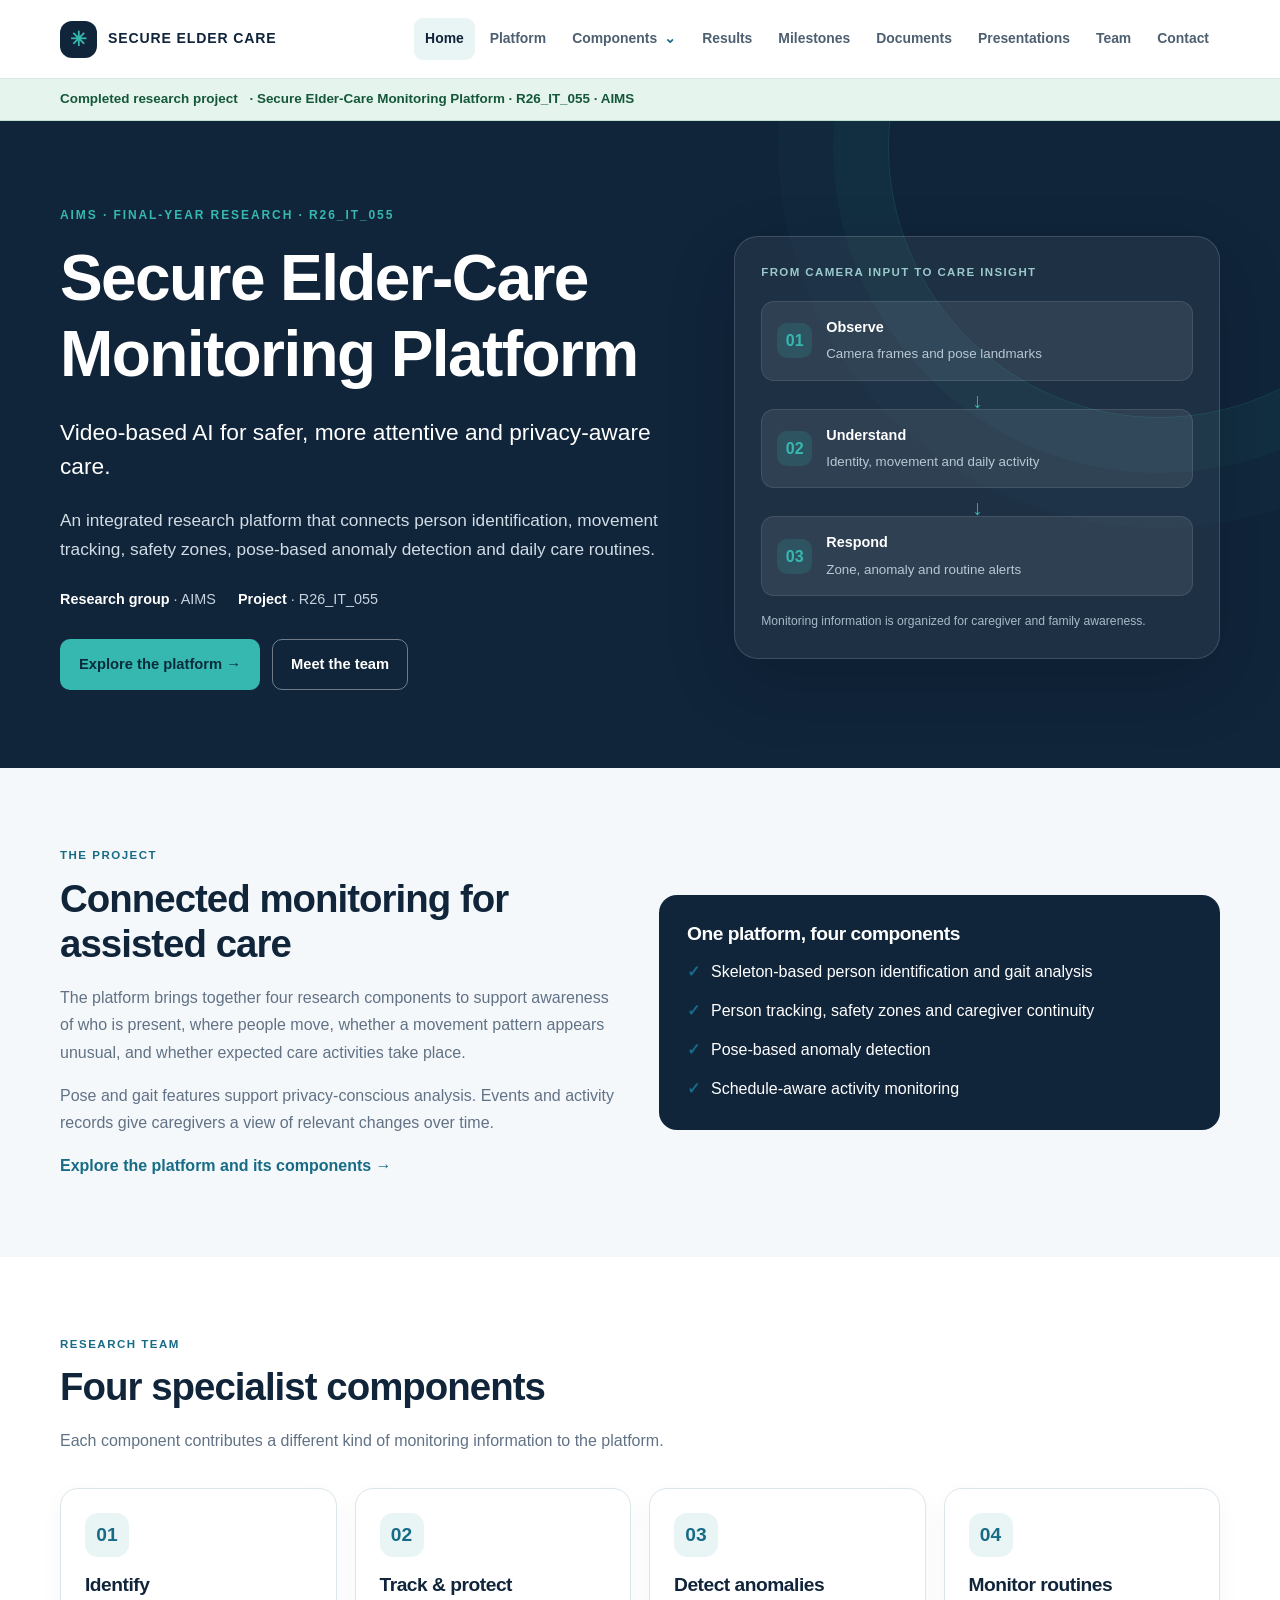
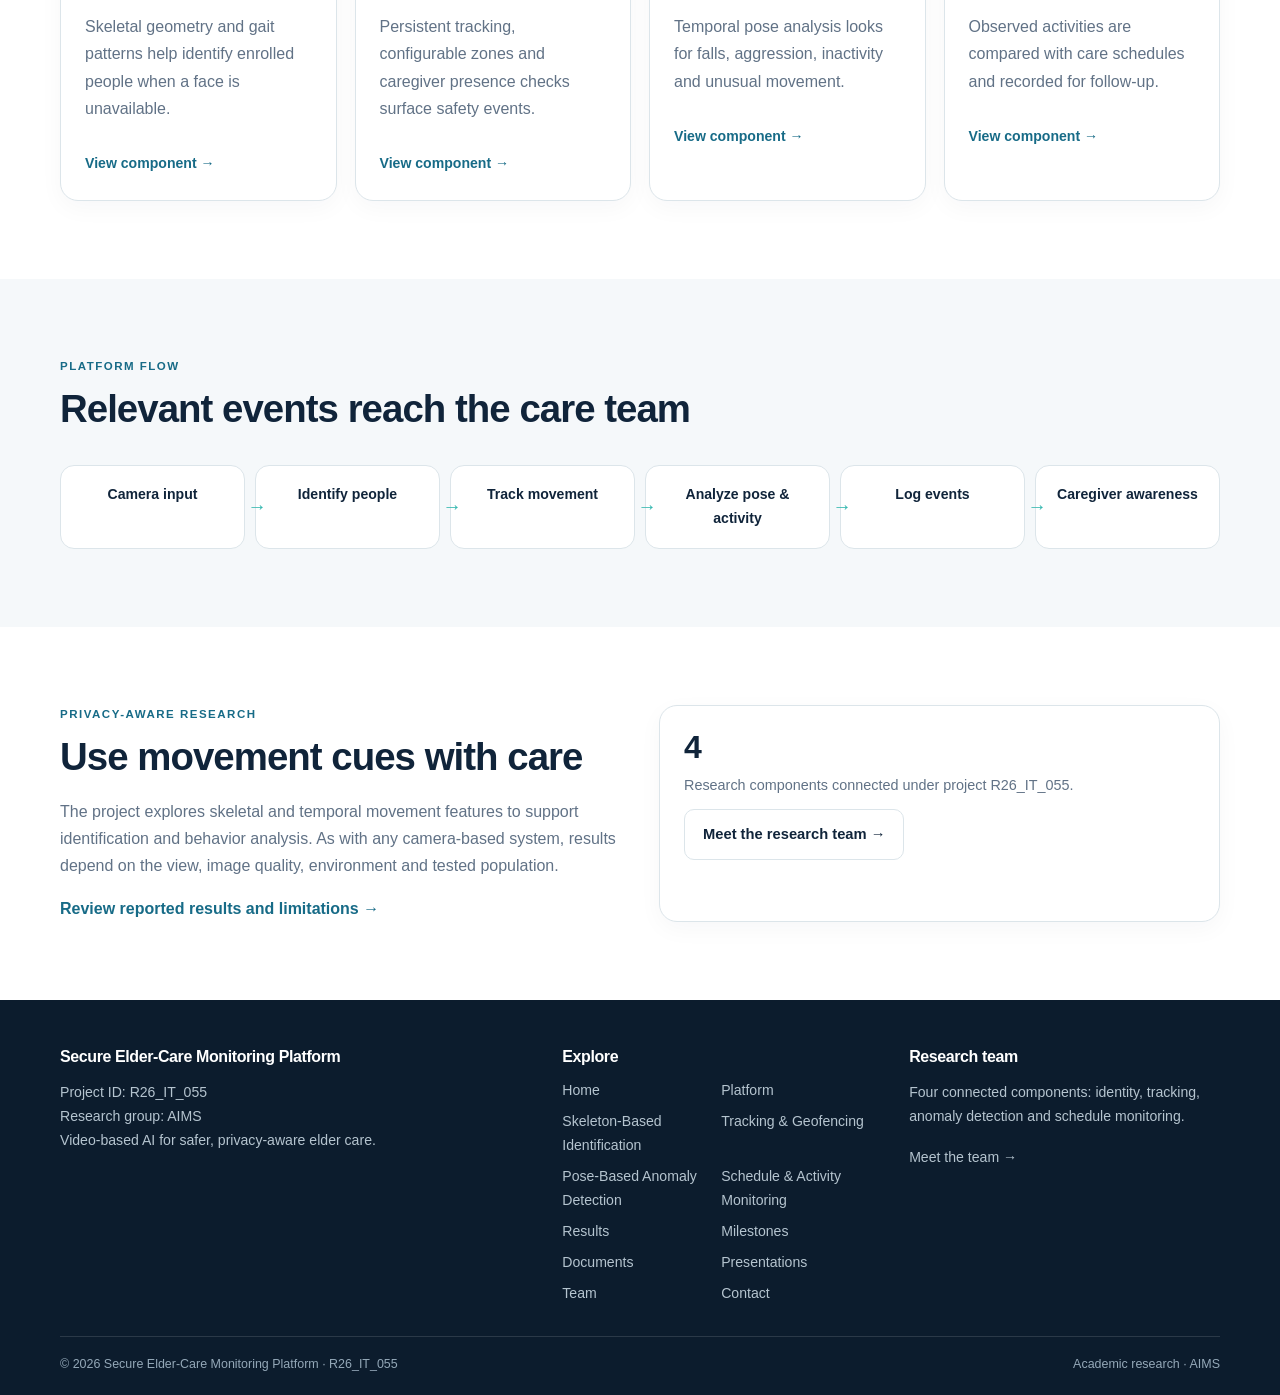
==== index.html @ 7d437f47 "Add research website" ====
<!doctype html><html lang="en"><head><meta charset="utf-8"><meta name="viewport" content="width=device-width, initial-scale=1"><meta name="description" content="AIMS research project R26_IT_055 connects person identification, tracking and geofencing, pose anomaly detection and care schedule monitoring."><title>Secure Elder-Care Monitoring Platform | Secure Elder-Care Monitoring</title><link rel="stylesheet" href="css/style.css"></head><body><header class="site-header"><div class="container nav-wrap"><a class="brand" href="index.html"><span class="brand-mark" aria-hidden="true">✳</span><span>SECURE ELDER CARE</span></a><input class="menu-toggle" type="checkbox" id="menu-toggle"><label class="menu-label" for="menu-toggle" aria-label="Toggle navigation">☰</label><nav class="navbar" aria-label="Main navigation"><a href="index.html" aria-current="page">Home</a><a href="domain.html">Platform</a><details class="nav-dropdown"><summary>Components</summary><div class="dropdown-menu"><a href="skeleton-identification.html">Skeleton-Based Identification</a><a href="tracking-geofencing.html">Tracking & Geofencing</a><a href="anomaly-detection.html">Pose-Based Anomaly Detection</a><a href="schedule-monitoring.html">Schedule & Activity Monitoring</a></div></details><a href="results.html">Results</a><a href="milestones.html">Milestones</a><a href="documents.html">Documents</a><a href="presentations.html">Presentations</a><a href="about.html">Team</a><a href="contact.html">Contact</a></nav></div></header><main><div class="completion-strip"><div class="container"><strong>Completed research project</strong> · Secure Elder-Care Monitoring Platform · R26_IT_055 · AIMS</div></div><section class="hero"><div class="container hero-grid"><div><div class="eyebrow">AIMS · Final-Year Research · R26_IT_055</div><h1>Secure Elder-Care Monitoring Platform</h1><p class="lead">Video-based AI for safer, more attentive and privacy-aware care.</p><p>An integrated research platform that connects person identification, movement tracking, safety zones, pose-based anomaly detection and daily care routines.</p><div class="hero-meta"><span><strong>Research group</strong> · AIMS</span><span><strong>Project</strong> · R26_IT_055</span></div><div class="actions"><a class="btn btn-primary" href="domain.html">Explore the platform →</a><a class="btn btn-secondary" href="about.html">Meet the team</a></div></div><div class="hero-visual"><div class="visual-label">From camera input to care insight</div><div class="pipeline"><div class="pipe-node"><span class="pipe-icon">01</span><div><strong>Observe</strong><small>Camera frames and pose landmarks</small></div></div><div class="pipe-arrow">↓</div><div class="pipe-node"><span class="pipe-icon">02</span><div><strong>Understand</strong><small>Identity, movement and daily activity</small></div></div><div class="pipe-arrow">↓</div><div class="pipe-node"><span class="pipe-icon">03</span><div><strong>Respond</strong><small>Zone, anomaly and routine alerts</small></div></div></div><p class="hero-note">Monitoring information is organized for caregiver and family awareness.</p></div></div></section>
<section class="section"><div class="container split"><div><div class="section-kicker">The project</div><h2>Connected monitoring for assisted care</h2><p class="muted">The platform brings together four research components to support awareness of who is present, where people move, whether a movement pattern appears unusual, and whether expected care activities take place.</p><p class="muted">Pose and gait features support privacy-conscious analysis. Events and activity records give caregivers a view of relevant changes over time.</p><a class="inline-link" href="domain.html">Explore the platform and its components →</a></div><div class="callout"><h3>One platform, four components</h3><ul class="mini-list"><li>Skeleton-based person identification and gait analysis</li><li>Person tracking, safety zones and caregiver continuity</li><li>Pose-based anomaly detection</li><li>Schedule-aware activity monitoring</li></ul></div></div></section>
<section class="section section-alt"><div class="container"><div class="section-head"><div class="section-kicker">Research team</div><h2>Four specialist components</h2><p>Each component contributes a different kind of monitoring information to the platform.</p></div><div class="grid grid-4"><article class="card"><div class="card-icon">01</div><h3>Identify</h3><p class="muted">Skeletal geometry and gait patterns help identify enrolled people when a face is unavailable.</p><a class="card-link" href="skeleton-identification.html">View component →</a></article><article class="card"><div class="card-icon">02</div><h3>Track & protect</h3><p class="muted">Persistent tracking, configurable zones and caregiver presence checks surface safety events.</p><a class="card-link" href="tracking-geofencing.html">View component →</a></article><article class="card"><div class="card-icon">03</div><h3>Detect anomalies</h3><p class="muted">Temporal pose analysis looks for falls, aggression, inactivity and unusual movement.</p><a class="card-link" href="anomaly-detection.html">View component →</a></article><article class="card"><div class="card-icon">04</div><h3>Monitor routines</h3><p class="muted">Observed activities are compared with care schedules and recorded for follow-up.</p><a class="card-link" href="schedule-monitoring.html">View component →</a></article></div></div></section>
<section class="section"><div class="container"><div class="section-head"><div class="section-kicker">Platform flow</div><h2>Relevant events reach the care team</h2></div><div class="steps"><div class="step">Camera input</div><div class="step">Identify people</div><div class="step">Track movement</div><div class="step">Analyze pose & activity</div><div class="step">Log events</div><div class="step">Caregiver awareness</div></div></div></section>
<section class="section section-alt"><div class="container split"><div><div class="section-kicker">Privacy-aware research</div><h2>Use movement cues with care</h2><p class="muted">The project explores skeletal and temporal movement features to support identification and behavior analysis. As with any camera-based system, results depend on the view, image quality, environment and tested population.</p><a class="inline-link" href="results.html">Review reported results and limitations →</a></div><div class="card"><div class="metric">4</div><div class="metric-label">Research components connected under project R26_IT_055.</div><div class="spacer"></div><a class="btn btn-light" href="about.html">Meet the research team →</a></div></div></section></main><footer class="footer"><div class="container"><div class="footer-grid"><div><h3>Secure Elder-Care Monitoring Platform</h3><p>Project ID: R26_IT_055<br>Research group: AIMS<br>Video-based AI for safer, privacy-aware elder care.</p></div><div><h3>Explore</h3><div class="footer-links"><a href="index.html">Home</a><a href="domain.html">Platform</a><a href="skeleton-identification.html">Skeleton-Based Identification</a><a href="tracking-geofencing.html">Tracking &amp; Geofencing</a><a href="anomaly-detection.html">Pose-Based Anomaly Detection</a><a href="schedule-monitoring.html">Schedule &amp; Activity Monitoring</a><a href="results.html">Results</a><a href="milestones.html">Milestones</a><a href="documents.html">Documents</a><a href="presentations.html">Presentations</a><a href="about.html">Team</a><a href="contact.html">Contact</a></div></div><div><h3>Research team</h3><p>Four connected components: identity, tracking, anomaly detection and schedule monitoring.</p><a href="about.html">Meet the team →</a></div></div><div class="footer-bottom"><span>© 2026 Secure Elder-Care Monitoring Platform · R26_IT_055</span><span>Academic research · AIMS</span></div></div></footer></body></html>
---- css/style.css ----
@charset "UTF-8";
:root{--navy:#10243a;--blue:#176b87;--teal:#36b8b0;--ink:#203247;--muted:#617286;--paper:#f5f8fa;--white:#fff;--line:#dce5ea;--pale:#e9f5f5;--radius:18px;--shadow:0 18px 45px rgba(16,36,58,.08);--max:1160px;--font:Inter,Arial,Helvetica,sans-serif}
*{box-sizing:border-box}html{scroll-behavior:smooth;scroll-padding-top:100px}body{margin:0;background:var(--paper);color:var(--ink);font-family:var(--font);font-size:16px;line-height:1.7}a{color:var(--blue);text-decoration:none}a:hover{text-decoration:underline}a:focus-visible,button:focus-visible,input:focus-visible,textarea:focus-visible,summary:focus-visible{outline:3px solid #f2ad55;outline-offset:3px}.container{width:min(var(--max),calc(100% - 44px));margin-inline:auto}.site-header{position:sticky;top:0;z-index:10;background:rgba(255,255,255,.96);border-bottom:1px solid var(--line);backdrop-filter:blur(12px)}.nav-wrap{min-height:78px;display:flex;align-items:center;justify-content:space-between;gap:24px}.brand{display:flex;align-items:center;gap:11px;color:var(--navy);font-weight:800;letter-spacing:.06em;font-size:.88rem;white-space:nowrap}.brand-mark{width:37px;height:37px;border-radius:12px;background:var(--navy);display:grid;place-items:center;color:var(--teal);font-size:1.25rem}.navbar{display:flex;align-items:center;gap:4px}.navbar a{padding:9px 11px;color:#4d5f70;font-size:.87rem;font-weight:650;border-radius:9px;white-space:nowrap}.navbar a:hover,.navbar a[aria-current=page]{background:var(--pale);color:var(--navy);text-decoration:none}.menu-toggle{display:none}.hero{position:relative;overflow:hidden;background:var(--navy);color:var(--white);padding:84px 0 78px}.hero:after{content:"";position:absolute;width:540px;height:540px;border:1px solid rgba(54,184,176,.18);border-radius:50%;right:-150px;top:-245px;box-shadow:0 0 0 55px rgba(54,184,176,.035),0 0 0 110px rgba(54,184,176,.025)}.hero-grid{display:grid;grid-template-columns:1.12fr .88fr;gap:56px;align-items:center;position:relative;z-index:1}.eyebrow{font-size:.75rem;text-transform:uppercase;letter-spacing:.16em;font-weight:800;color:var(--teal)}h1,h2,h3,h4{color:var(--navy);line-height:1.18;letter-spacing:-.025em}h1{font-size:clamp(2.6rem,5vw,4.6rem);color:#fff;margin:16px 0 18px;max-width:760px}h2{font-size:clamp(1.8rem,3vw,2.55rem);margin:0 0 18px}h3{font-size:1.2rem;margin:0 0 12px}h4{margin:0 0 8px}.hero p{color:#d1dce5;font-size:1.08rem;max-width:680px}.hero .lead{color:#fff;font-size:clamp(1.15rem,2.2vw,1.42rem);line-height:1.5}.hero-meta{display:flex;flex-wrap:wrap;gap:10px 22px;color:#c7d4df;font-size:.9rem;margin:22px 0}.hero-meta strong{color:#fff}.actions{display:flex;gap:12px;flex-wrap:wrap;margin-top:28px}.btn{display:inline-flex;align-items:center;justify-content:center;padding:12px 18px;border-radius:10px;font-weight:750;font-size:.92rem;transition:transform .2s,background .2s;border:1px solid transparent}.btn:hover{transform:translateY(-2px);text-decoration:none}.btn-primary{background:var(--teal);color:#082c3c}.btn-secondary{border-color:rgba(255,255,255,.4);color:#fff}.btn-light{background:#fff;color:var(--navy);border-color:var(--line)}.hero-visual{border:1px solid rgba(255,255,255,.15);border-radius:24px;background:rgba(255,255,255,.055);padding:26px;box-shadow:0 25px 70px rgba(0,0,0,.15)}.visual-label{font-size:.72rem;letter-spacing:.12em;text-transform:uppercase;color:#99c9cb;font-weight:800;margin-bottom:18px}.pipeline{display:grid;gap:10px}.pipe-node{display:flex;align-items:center;gap:14px;padding:13px 15px;background:rgba(255,255,255,.08);border:1px solid rgba(255,255,255,.1);border-radius:13px}.pipe-icon{width:35px;height:35px;border-radius:10px;background:rgba(54,184,176,.16);display:grid;place-items:center;color:var(--teal);font-weight:800}.pipe-node strong{display:block;color:#fff;font-size:.9rem}.pipe-node small{color:#b8c8d4}.pipe-arrow{text-align:center;color:var(--teal);line-height:1;font-size:1.3rem;height:8px}.hero-note{font-size:.76rem!important;color:#a8bac8!important;margin:15px 0 0!important}.section{padding:78px 0}.section-alt{background:#fff}.section-head{max-width:720px;margin-bottom:34px}.section-head p,.muted{color:var(--muted)}.section-kicker{color:var(--blue);text-transform:uppercase;letter-spacing:.13em;font-size:.72rem;font-weight:800;margin-bottom:10px}.grid{display:grid;gap:18px}.grid-2{grid-template-columns:repeat(2,minmax(0,1fr))}.grid-3{grid-template-columns:repeat(3,minmax(0,1fr))}.grid-4{grid-template-columns:repeat(4,minmax(0,1fr))}.card{height:100%;background:var(--white);border:1px solid var(--line);border-radius:var(--radius);padding:24px;box-shadow:0 7px 24px rgba(16,36,58,.035)}.card p:last-child{margin-bottom:0}.card-icon{width:44px;height:44px;display:grid;place-items:center;border-radius:13px;background:var(--pale);color:var(--blue);font-size:1.2rem;font-weight:800;margin-bottom:17px}.card-link{display:inline-block;margin-top:14px;font-weight:750;font-size:.88rem}.tag-row{display:flex;flex-wrap:wrap;gap:9px}.tag{display:inline-flex;padding:7px 11px;border-radius:99px;background:#e8f2f5;color:#28546a;font-weight:700;font-size:.82rem}.split{display:grid;grid-template-columns:1fr 1fr;gap:38px;align-items:center}.callout{background:var(--navy);color:#fff;border-radius:var(--radius);padding:28px}.callout h3{color:#fff}.callout p{color:#d0dce5}.mini-list{list-style:none;padding:0;margin:0;display:grid;gap:12px}.mini-list li{display:flex;gap:11px;align-items:flex-start}.mini-list li:before{content:"✓";flex:none;color:var(--blue);font-weight:900}.steps{display:grid;grid-template-columns:repeat(6,1fr);gap:10px;align-items:stretch}.step{position:relative;border:1px solid var(--line);background:#fff;border-radius:14px;padding:17px 14px;text-align:center;font-weight:750;color:var(--navy);font-size:.88rem}.step:not(:last-child):after{content:"→";position:absolute;right:-13px;top:50%;transform:translate(50%,-50%);z-index:1;color:var(--teal);font-size:1.2rem}.status{display:inline-flex;align-items:center;gap:7px;border-radius:99px;padding:5px 10px;font-size:.73rem;font-weight:800;white-space:nowrap}.status:before{content:"";width:7px;height:7px;border-radius:50%;background:currentColor}.status-completed{color:#16724f;background:#e4f4eb}.status-progress{color:#91600b;background:#fff2d8}.status-upcoming{color:#57677a;background:#edf1f5}.timeline{display:grid;gap:0;position:relative}.timeline-item{display:grid;grid-template-columns:160px 24px 1fr;gap:16px;padding-bottom:24px}.timeline-status{padding-top:4px}.timeline-line{position:relative;display:flex;justify-content:center}.timeline-line:before{content:"";position:absolute;top:12px;bottom:-26px;width:2px;background:var(--line)}.timeline-item:last-child .timeline-line:before{display:none}.timeline-line:after{content:"";position:relative;width:12px;height:12px;border-radius:50%;background:var(--teal);border:3px solid #dff2f0;z-index:1}.timeline-content{background:#fff;border:1px solid var(--line);border-radius:14px;padding:17px 20px}.timeline-content p{margin:6px 0 0;color:var(--muted)}.arch{max-width:720px;margin:auto;display:grid;justify-items:center;gap:8px}.arch-block{width:min(100%,560px);background:#fff;border:1px solid var(--line);border-left:4px solid var(--blue);border-radius:12px;padding:15px 19px;box-shadow:0 5px 18px rgba(16,36,58,.04)}.arch-block strong{display:block;color:var(--navy)}.arch-block span{font-size:.85rem;color:var(--muted)}.arch-arrow{color:var(--teal);font-size:1.4rem;line-height:1}.subpipeline{display:flex;flex-wrap:wrap;align-items:center;justify-content:center;gap:8px;margin:14px 0}.subpipeline span{background:#eaf4f5;border-radius:8px;padding:8px 10px;font-size:.8rem;font-weight:750;color:#28546a}.subpipeline b{color:var(--teal)}.page-hero{background:var(--navy);padding:54px 0;color:#d2dee8}.page-hero h1{font-size:clamp(2.2rem,4vw,3.35rem);margin:9px 0 12px}.page-hero p{max-width:750px;margin:0}.crumb{font-size:.8rem;color:#9fb2c1}.crumb a{color:#b8d6da}.notice{background:#fff8e8;border:1px solid #f0ddb0;border-radius:12px;padding:15px 17px;color:#674d19}.placeholder{color:#526579;background:#f1f4f6;border:1px dashed #aab8c3;border-radius:8px;padding:2px 7px;font-size:.9em}.document-card,.presentation-card{display:flex;flex-direction:column;min-height:220px}.card-top{display:flex;justify-content:space-between;align-items:flex-start;gap:12px}.card-actions{margin-top:auto;padding-top:18px}.disabled-link{color:#687888;font-weight:750;font-size:.88rem}.milestone-meta{display:flex;gap:18px;flex-wrap:wrap;color:var(--muted);font-size:.84rem;margin-top:12px}.team-card{display:flex;gap:18px;align-items:flex-start}.avatar{width:68px;height:68px;flex:none;border-radius:20px;background:var(--navy);color:var(--teal);display:grid;place-items:center;font-weight:850;font-size:1.15rem}.role{color:var(--blue);font-size:.83rem;font-weight:800}.form-grid{display:grid;grid-template-columns:1fr 1fr;gap:16px}.field{display:grid;gap:7px}.field-full{grid-column:1/-1}.field label{font-size:.86rem;font-weight:750;color:var(--navy)}.field input,.field textarea{width:100%;border:1px solid #cbd7df;border-radius:10px;padding:12px 13px;font:inherit;background:#fff;color:var(--ink)}.field textarea{min-height:125px;resize:vertical}.static-form{opacity:.78}.footer{background:#0c1c2d;color:#c8d4dd;padding:48px 0 20px}.footer-grid{display:grid;grid-template-columns:1.5fr 1fr 1fr;gap:36px}.footer h3{font-size:1rem;color:#fff}.footer p,.footer a{color:#b5c4cf;font-size:.88rem}.footer-links{display:grid;grid-template-columns:1fr 1fr;gap:7px}.footer-bottom{border-top:1px solid rgba(255,255,255,.13);margin-top:30px;padding-top:17px;display:flex;justify-content:space-between;gap:12px;flex-wrap:wrap;color:#94a8b8;font-size:.78rem}.inline-link{font-weight:750}.spacer{height:12px}.center{text-align:center}.center .section-head{margin-inline:auto}.objective{display:flex;gap:14px}.number{width:34px;height:34px;flex:none;border-radius:10px;background:var(--navy);color:var(--teal);display:grid;place-items:center;font-weight:800}.small{font-size:.86rem}.tech-note{border-left:3px solid var(--teal);padding:12px 16px;background:#f1f8f8;color:#496371;border-radius:0 10px 10px 0}
.menu-label{display:none}
@media(max-width:1050px){.nav-wrap{position:relative;flex-wrap:wrap}.menu-toggle{display:block;position:absolute;opacity:0;pointer-events:none}.menu-label{display:flex;align-items:center;justify-content:center;width:42px;height:42px;border:1px solid var(--line);border-radius:10px;color:var(--navy);font-size:1.25rem;cursor:pointer}.navbar{display:none;order:3;width:100%;padding:0 0 14px;flex-direction:column;align-items:stretch}.navbar a{font-size:.92rem;padding:10px 12px}.menu-toggle:checked~.navbar{display:flex}.navbar a{padding:8px 7px;font-size:.79rem}.grid-4{grid-template-columns:repeat(2,minmax(0,1fr))}.steps{grid-template-columns:repeat(3,1fr)}.step:nth-child(3):after{display:none}}
@media(max-width:800px){.menu-toggle{display:block;position:absolute;opacity:0;pointer-events:none}.menu-label{display:flex;align-items:center;justify-content:center;width:42px;height:42px;border:1px solid var(--line);border-radius:10px;color:var(--navy);font-size:1.25rem;cursor:pointer}.nav-wrap{position:relative;flex-wrap:wrap}.navbar{display:none;order:3;width:100%;padding:0 0 14px;flex-direction:column;align-items:stretch}.navbar a{font-size:.92rem;padding:10px 12px}.menu-toggle:checked~.navbar{display:flex}.hero{padding:64px 0}.hero-grid,.split{grid-template-columns:1fr;gap:32px}.hero-visual{max-width:600px}.grid-3{grid-template-columns:repeat(2,minmax(0,1fr))}.footer-grid{grid-template-columns:1fr 1fr}.footer-grid>div:first-child{grid-column:1/-1}.timeline-item{grid-template-columns:125px 20px 1fr}}
@media(max-width:576px){body{font-size:15px}.container{width:min(var(--max),calc(100% - 30px))}.section{padding:58px 0}.hero{padding:52px 0}.hero-visual{padding:18px}.grid-2,.grid-3,.grid-4{grid-template-columns:1fr}.steps{grid-template-columns:1fr}.step:not(:last-child):after{content:"↓";right:50%;top:auto;bottom:-19px;transform:translateX(50%)}.timeline-item{grid-template-columns:1fr 18px;gap:10px}.timeline-status{grid-column:1;grid-row:1}.timeline-line{grid-column:2;grid-row:1/3}.timeline-content{grid-column:1;grid-row:2}.form-grid{grid-template-columns:1fr}.field-full{grid-column:auto}.footer-grid{grid-template-columns:1fr}.footer-grid>div:first-child{grid-column:auto}.team-card{flex-direction:column}.milestone-meta{gap:8px 14px}.actions .btn{width:100%}}
@media(prefers-reduced-motion:reduce){html{scroll-behavior:auto}*,*:before,*:after{transition:none!important}}
.status-pending{color:#665b4e;background:#f3f0eb}
.completion-strip{background:#e5f4ec;border-bottom:1px solid #bfdfcd;color:#15573b;padding:9px 0;font-size:.84rem;font-weight:750}.completion-strip strong{margin-right:8px}.model-flow{display:flex;flex-wrap:wrap;align-items:center;gap:9px}.model-flow span{padding:9px 12px;background:#eaf4f5;border:1px solid #d2e7e8;border-radius:9px;color:#28546a;font-size:.85rem;font-weight:750}.model-flow b{color:var(--blue)}.metric{font-size:2rem;font-weight:850;letter-spacing:-.04em;color:var(--navy);line-height:1.1}.metric-label{font-size:.9rem;color:var(--muted);margin-top:8px}.table-wrap{overflow-x:auto;border:1px solid var(--line);border-radius:14px;background:#fff}table{width:100%;border-collapse:collapse;text-align:left;min-width:550px}th,td{padding:14px 16px;border-bottom:1px solid var(--line)}th{background:#f0f6f7;color:var(--navy);font-size:.84rem}td{color:var(--muted);font-size:.9rem}tr:last-child td{border-bottom:0}.subtle{font-size:.82rem;color:var(--muted)}

/* Research team and component detail refinements */
.card .status{margin-top:12px}.card .card-top .card-icon{margin:0}.page-hero .eyebrow{margin-top:18px}.section-head .section-kicker{margin-bottom:9px}.team-card h3{margin-top:4px}.team-card .small a{overflow-wrap:anywhere}

.avatar-img{width:82px;height:82px;flex:none;border-radius:20px;object-fit:cover;object-position:center top;border:2px solid var(--line);box-shadow:0 6px 18px rgba(16,36,58,.08);transition:transform .2s ease,border-color .2s ease}
.team-card:hover .avatar-img{transform:scale(1.04)}
.researcher-badge{display:inline-flex;align-items:center;gap:14px;padding:10px 16px;background:#fff;border:1px solid var(--line);border-radius:14px;margin-bottom:18px;box-shadow:0 4px 14px rgba(16,36,58,.04)}
.researcher-thumb{width:52px;height:52px;border-radius:14px;object-fit:cover;object-position:center top;border:2px solid var(--teal)}

.nav-dropdown{position:relative;color:#4d5f70;font-size:.87rem;font-weight:650}
.nav-dropdown>summary{list-style:none;cursor:pointer;padding:9px 11px;border-radius:9px;white-space:nowrap}
.nav-dropdown>summary::-webkit-details-marker{display:none}
.nav-dropdown>summary::after{content:"⌄";margin-left:7px;color:var(--blue)}
.nav-dropdown>summary:hover,.nav-dropdown.is-active>summary,.nav-dropdown[open]>summary{background:var(--pale);color:var(--navy)}
.dropdown-menu{display:none;position:absolute;top:calc(100% + 6px);left:0;z-index:20;min-width:270px;padding:8px;background:#fff;border:1px solid var(--line);border-radius:13px;box-shadow:var(--shadow)}
.nav-dropdown[open] .dropdown-menu{display:grid}
.dropdown-menu a{display:block;padding:10px 12px;border-radius:8px;color:#4d5f70;font-size:.86rem;font-weight:650}
.dropdown-menu a:hover,.dropdown-menu a[aria-current=page]{background:var(--pale);color:var(--navy);text-decoration:none}
@media(max-width:1050px){.nav-dropdown{width:100%}.nav-dropdown>summary{padding:9px 12px}.dropdown-menu{position:static;min-width:0;margin:4px 0 6px 12px;box-shadow:none;background:#f8fbfc}.dropdown-menu a{font-size:.92rem;padding:10px 12px}}

.assessment-picker{max-width:560px;display:grid;gap:8px;margin-bottom:18px}.assessment-picker label{font-weight:800;color:var(--navy)}.assessment-picker select{width:100%;padding:13px 42px 13px 14px;border:1px solid #bdcbd4;border-radius:10px;background:#fff;color:var(--ink);font:inherit;font-weight:700;cursor:pointer}.assessment-details{max-width:820px}.assessment-panel{margin-bottom:18px}.assessment-facts{display:grid;grid-template-columns:repeat(2,minmax(0,1fr));gap:12px;margin:20px 0}.assessment-facts div{padding:13px 15px;background:#f2f7f8;border-radius:10px}.assessment-facts dt{font-size:.75rem;text-transform:uppercase;letter-spacing:.08em;font-weight:800;color:var(--blue)}.assessment-facts dd{margin:5px 0 0;color:var(--navy);font-weight:750}.assessment-feedback{padding:15px 17px;border-left:4px solid var(--teal);border-radius:0 10px 10px 0;background:#f0f8f7}.assessment-feedback p{margin:5px 0;color:var(--ink)}.assessment-feedback small{color:var(--muted)}[hidden]{display:none!important}@media(max-width:576px){.assessment-facts{grid-template-columns:1fr}}
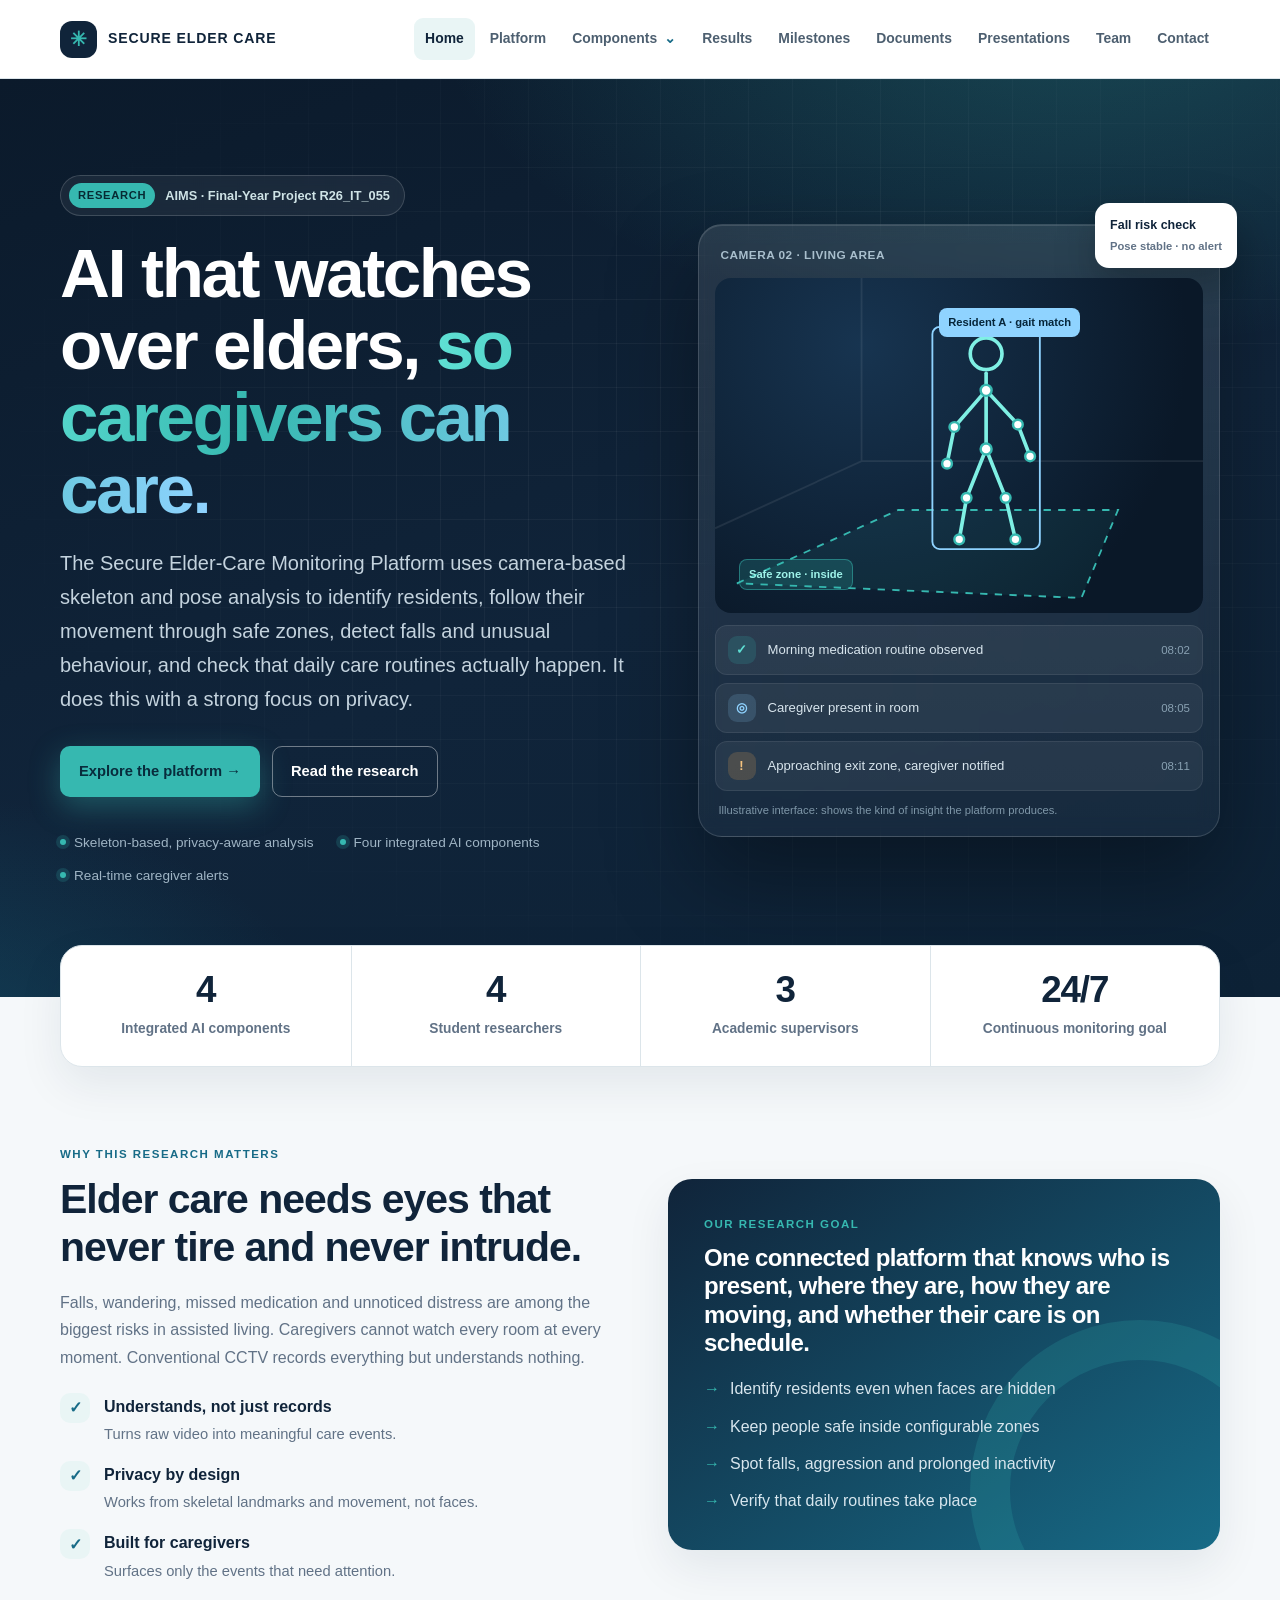
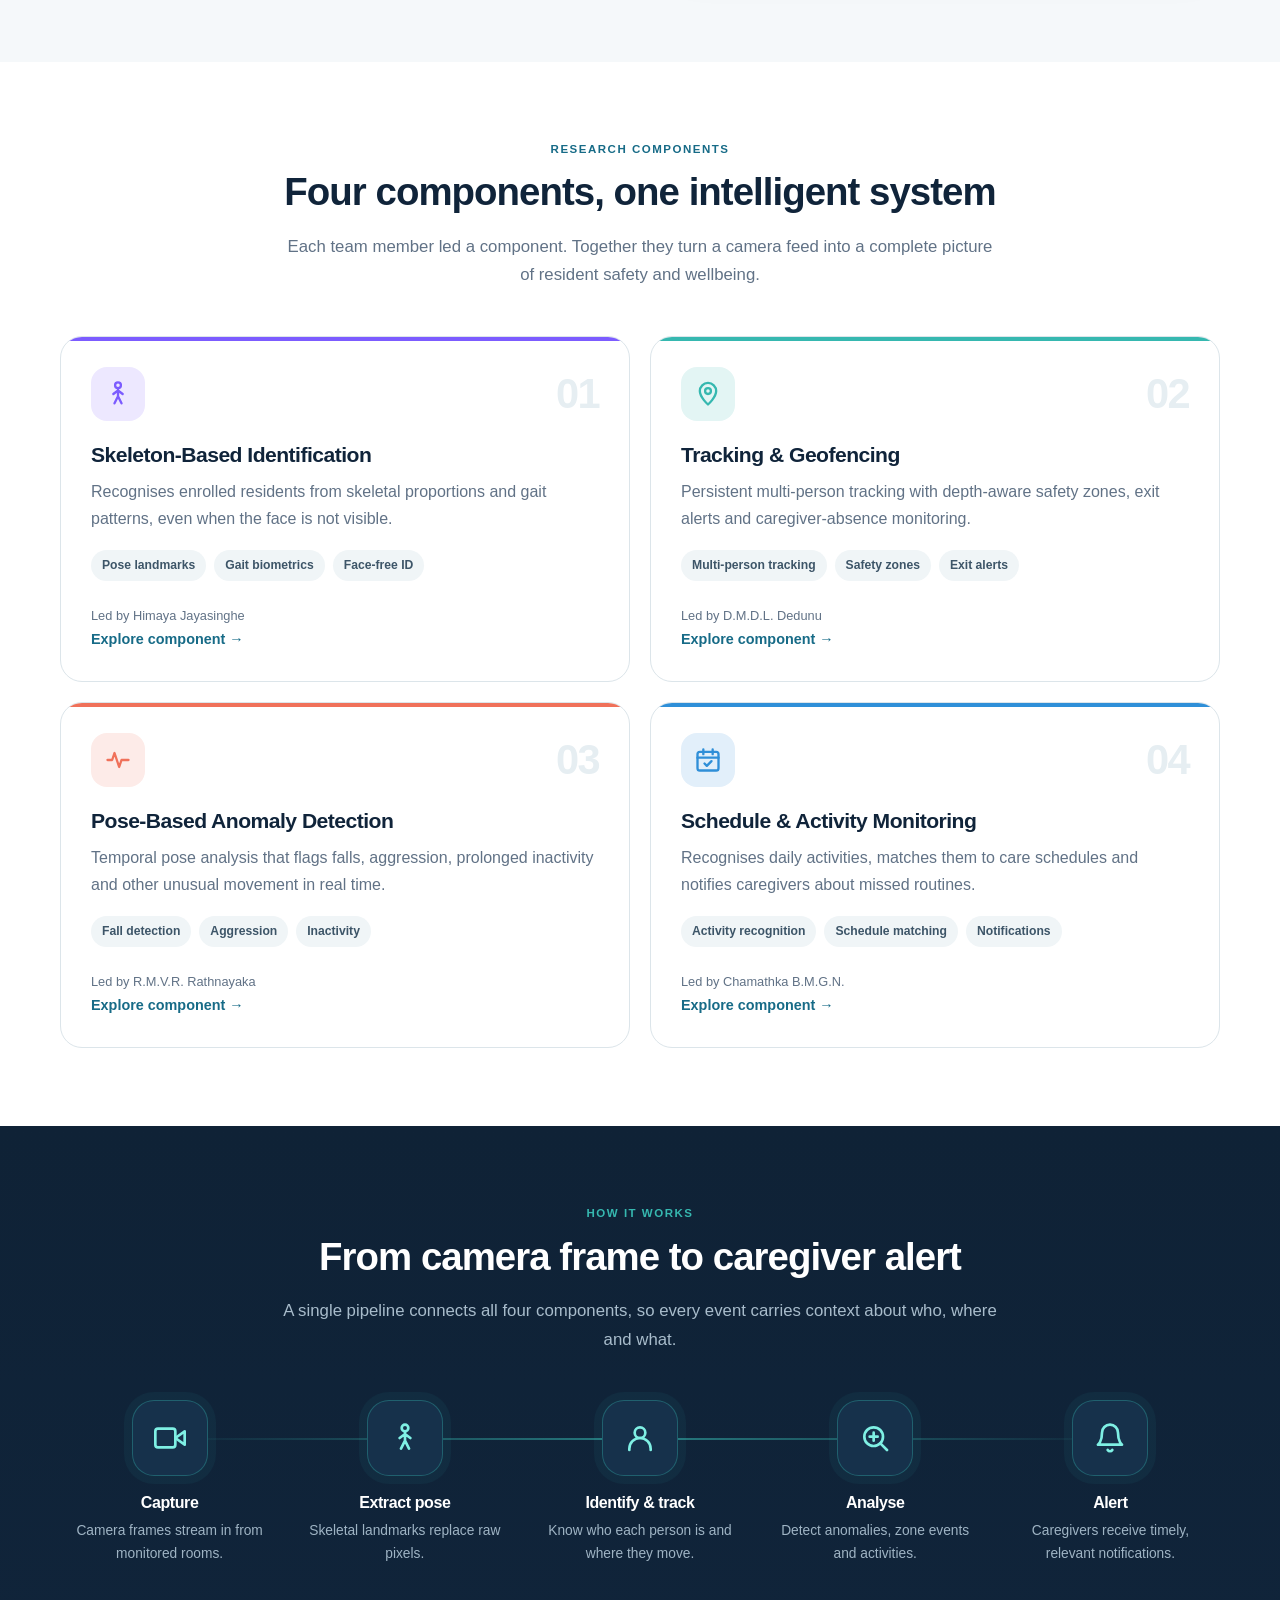
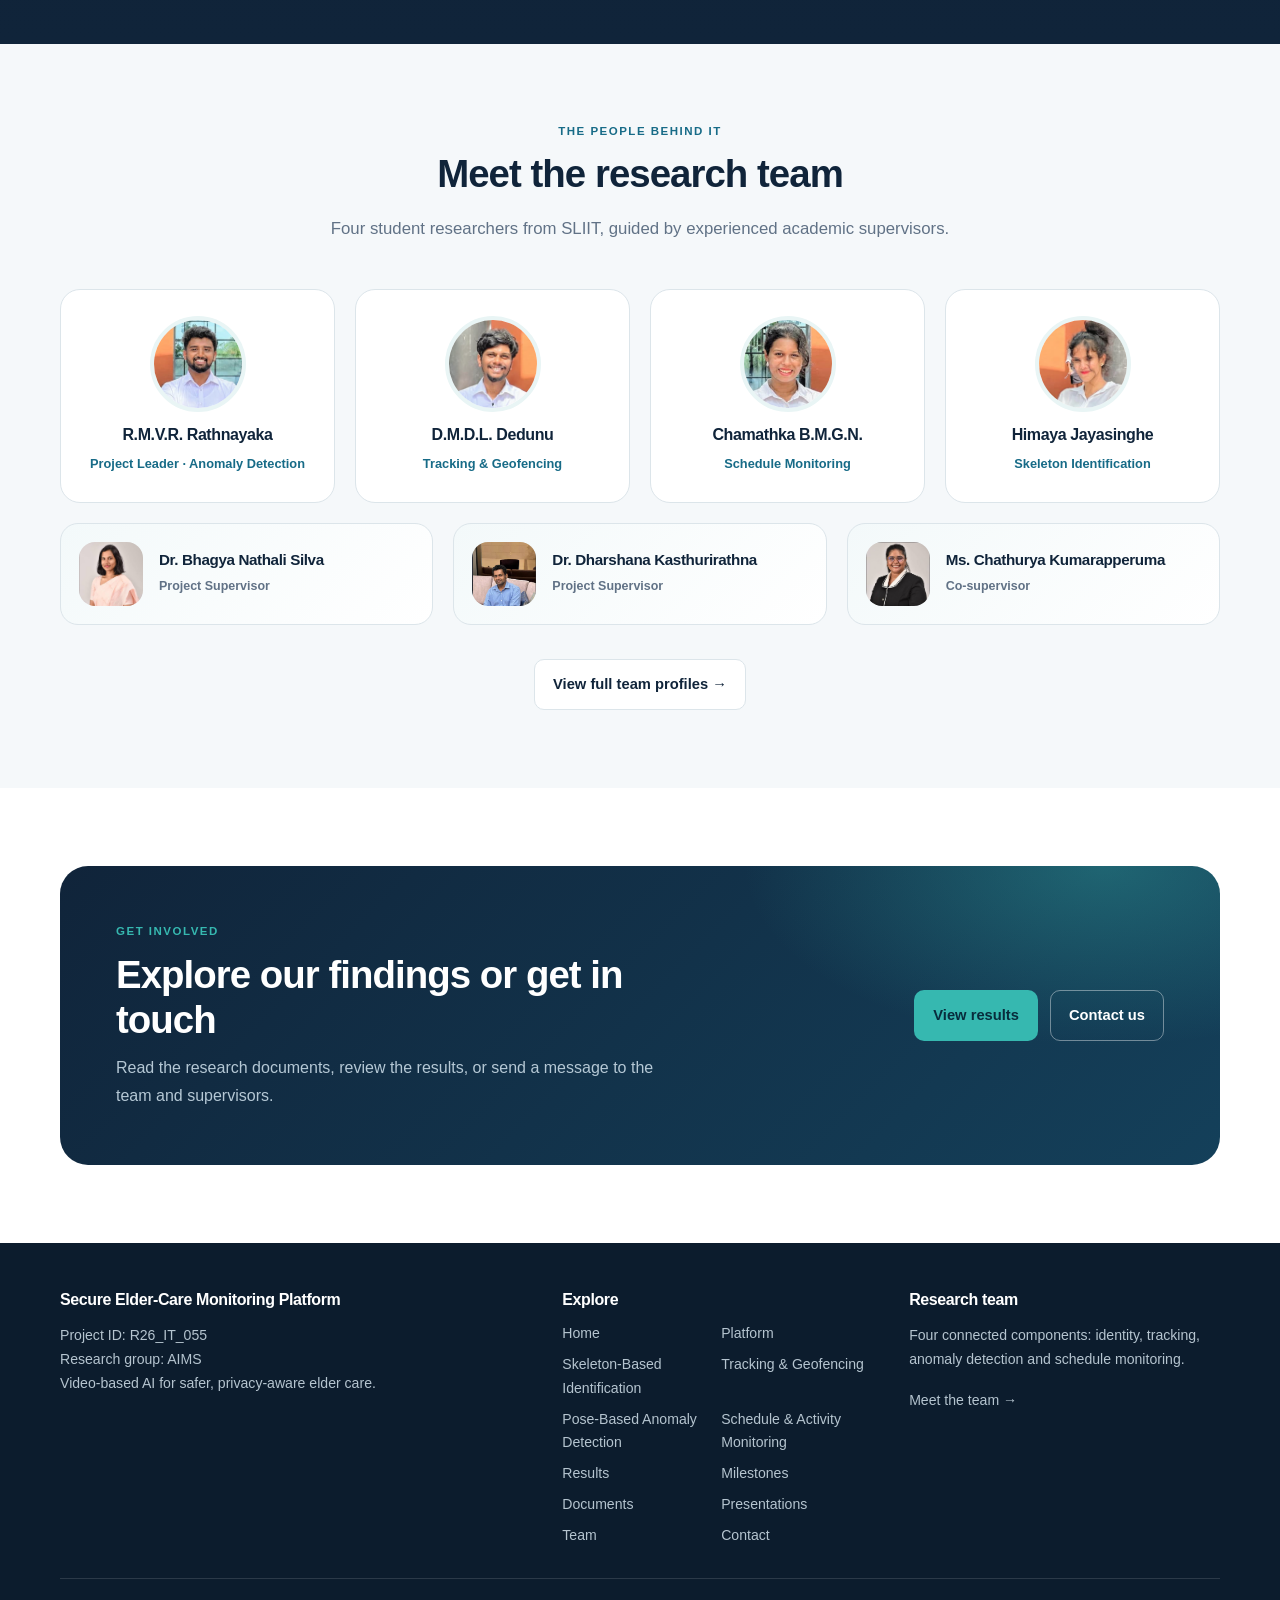
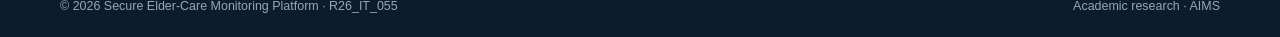
==== commit 391aecb8: "Update index.html and add home.css for enhanced landing page design and functionality" ====
--- a/index.html
+++ b/index.html
@@ -1,5 +1,118 @@
-<!doctype html><html lang="en"><head><meta charset="utf-8"><meta name="viewport" content="width=device-width, initial-scale=1"><meta name="description" content="AIMS research project R26_IT_055 connects person identification, tracking and geofencing, pose anomaly detection and care schedule monitoring."><title>Secure Elder-Care Monitoring Platform | Secure Elder-Care Monitoring</title><link rel="stylesheet" href="css/style.css"></head><body><header class="site-header"><div class="container nav-wrap"><a class="brand" href="index.html"><span class="brand-mark" aria-hidden="true">✳</span><span>SECURE ELDER CARE</span></a><input class="menu-toggle" type="checkbox" id="menu-toggle"><label class="menu-label" for="menu-toggle" aria-label="Toggle navigation">☰</label><nav class="navbar" aria-label="Main navigation"><a href="index.html" aria-current="page">Home</a><a href="domain.html">Platform</a><details class="nav-dropdown"><summary>Components</summary><div class="dropdown-menu"><a href="skeleton-identification.html">Skeleton-Based Identification</a><a href="tracking-geofencing.html">Tracking & Geofencing</a><a href="anomaly-detection.html">Pose-Based Anomaly Detection</a><a href="schedule-monitoring.html">Schedule & Activity Monitoring</a></div></details><a href="results.html">Results</a><a href="milestones.html">Milestones</a><a href="documents.html">Documents</a><a href="presentations.html">Presentations</a><a href="about.html">Team</a><a href="contact.html">Contact</a></nav></div></header><main><div class="completion-strip"><div class="container"><strong>Completed research project</strong> · Secure Elder-Care Monitoring Platform · R26_IT_055 · AIMS</div></div><section class="hero"><div class="container hero-grid"><div><div class="eyebrow">AIMS · Final-Year Research · R26_IT_055</div><h1>Secure Elder-Care Monitoring Platform</h1><p class="lead">Video-based AI for safer, more attentive and privacy-aware care.</p><p>An integrated research platform that connects person identification, movement tracking, safety zones, pose-based anomaly detection and daily care routines.</p><div class="hero-meta"><span><strong>Research group</strong> · AIMS</span><span><strong>Project</strong> · R26_IT_055</span></div><div class="actions"><a class="btn btn-primary" href="domain.html">Explore the platform →</a><a class="btn btn-secondary" href="about.html">Meet the team</a></div></div><div class="hero-visual"><div class="visual-label">From camera input to care insight</div><div class="pipeline"><div class="pipe-node"><span class="pipe-icon">01</span><div><strong>Observe</strong><small>Camera frames and pose landmarks</small></div></div><div class="pipe-arrow">↓</div><div class="pipe-node"><span class="pipe-icon">02</span><div><strong>Understand</strong><small>Identity, movement and daily activity</small></div></div><div class="pipe-arrow">↓</div><div class="pipe-node"><span class="pipe-icon">03</span><div><strong>Respond</strong><small>Zone, anomaly and routine alerts</small></div></div></div><p class="hero-note">Monitoring information is organized for caregiver and family awareness.</p></div></div></section>
-<section class="section"><div class="container split"><div><div class="section-kicker">The project</div><h2>Connected monitoring for assisted care</h2><p class="muted">The platform brings together four research components to support awareness of who is present, where people move, whether a movement pattern appears unusual, and whether expected care activities take place.</p><p class="muted">Pose and gait features support privacy-conscious analysis. Events and activity records give caregivers a view of relevant changes over time.</p><a class="inline-link" href="domain.html">Explore the platform and its components →</a></div><div class="callout"><h3>One platform, four components</h3><ul class="mini-list"><li>Skeleton-based person identification and gait analysis</li><li>Person tracking, safety zones and caregiver continuity</li><li>Pose-based anomaly detection</li><li>Schedule-aware activity monitoring</li></ul></div></div></section>
-<section class="section section-alt"><div class="container"><div class="section-head"><div class="section-kicker">Research team</div><h2>Four specialist components</h2><p>Each component contributes a different kind of monitoring information to the platform.</p></div><div class="grid grid-4"><article class="card"><div class="card-icon">01</div><h3>Identify</h3><p class="muted">Skeletal geometry and gait patterns help identify enrolled people when a face is unavailable.</p><a class="card-link" href="skeleton-identification.html">View component →</a></article><article class="card"><div class="card-icon">02</div><h3>Track & protect</h3><p class="muted">Persistent tracking, configurable zones and caregiver presence checks surface safety events.</p><a class="card-link" href="tracking-geofencing.html">View component →</a></article><article class="card"><div class="card-icon">03</div><h3>Detect anomalies</h3><p class="muted">Temporal pose analysis looks for falls, aggression, inactivity and unusual movement.</p><a class="card-link" href="anomaly-detection.html">View component →</a></article><article class="card"><div class="card-icon">04</div><h3>Monitor routines</h3><p class="muted">Observed activities are compared with care schedules and recorded for follow-up.</p><a class="card-link" href="schedule-monitoring.html">View component →</a></article></div></div></section>
-<section class="section"><div class="container"><div class="section-head"><div class="section-kicker">Platform flow</div><h2>Relevant events reach the care team</h2></div><div class="steps"><div class="step">Camera input</div><div class="step">Identify people</div><div class="step">Track movement</div><div class="step">Analyze pose & activity</div><div class="step">Log events</div><div class="step">Caregiver awareness</div></div></div></section>
-<section class="section section-alt"><div class="container split"><div><div class="section-kicker">Privacy-aware research</div><h2>Use movement cues with care</h2><p class="muted">The project explores skeletal and temporal movement features to support identification and behavior analysis. As with any camera-based system, results depend on the view, image quality, environment and tested population.</p><a class="inline-link" href="results.html">Review reported results and limitations →</a></div><div class="card"><div class="metric">4</div><div class="metric-label">Research components connected under project R26_IT_055.</div><div class="spacer"></div><a class="btn btn-light" href="about.html">Meet the research team →</a></div></div></section></main><footer class="footer"><div class="container"><div class="footer-grid"><div><h3>Secure Elder-Care Monitoring Platform</h3><p>Project ID: R26_IT_055<br>Research group: AIMS<br>Video-based AI for safer, privacy-aware elder care.</p></div><div><h3>Explore</h3><div class="footer-links"><a href="index.html">Home</a><a href="domain.html">Platform</a><a href="skeleton-identification.html">Skeleton-Based Identification</a><a href="tracking-geofencing.html">Tracking &amp; Geofencing</a><a href="anomaly-detection.html">Pose-Based Anomaly Detection</a><a href="schedule-monitoring.html">Schedule &amp; Activity Monitoring</a><a href="results.html">Results</a><a href="milestones.html">Milestones</a><a href="documents.html">Documents</a><a href="presentations.html">Presentations</a><a href="about.html">Team</a><a href="contact.html">Contact</a></div></div><div><h3>Research team</h3><p>Four connected components: identity, tracking, anomaly detection and schedule monitoring.</p><a href="about.html">Meet the team →</a></div></div><div class="footer-bottom"><span>© 2026 Secure Elder-Care Monitoring Platform · R26_IT_055</span><span>Academic research · AIMS</span></div></div></footer></body></html>+<!doctype html><html lang="en"><head><meta charset="utf-8"><meta name="viewport" content="width=device-width, initial-scale=1"><meta name="description" content="AIMS research project R26_IT_055 connects person identification, tracking and geofencing, pose anomaly detection and care schedule monitoring."><title>Secure Elder-Care Monitoring Platform | AI Research R26_IT_055</title><link rel="stylesheet" href="css/style.css"><link rel="stylesheet" href="css/home.css"></head><body><header class="site-header"><div class="container nav-wrap"><a class="brand" href="index.html"><span class="brand-mark" aria-hidden="true">✳</span><span>SECURE ELDER CARE</span></a><input class="menu-toggle" type="checkbox" id="menu-toggle"><label class="menu-label" for="menu-toggle" aria-label="Toggle navigation">☰</label><nav class="navbar" aria-label="Main navigation"><a href="index.html" aria-current="page">Home</a><a href="domain.html">Platform</a><details class="nav-dropdown"><summary>Components</summary><div class="dropdown-menu"><a href="skeleton-identification.html">Skeleton-Based Identification</a><a href="tracking-geofencing.html">Tracking & Geofencing</a><a href="anomaly-detection.html">Pose-Based Anomaly Detection</a><a href="schedule-monitoring.html">Schedule & Activity Monitoring</a></div></details><a href="results.html">Results</a><a href="milestones.html">Milestones</a><a href="documents.html">Documents</a><a href="presentations.html">Presentations</a><a href="about.html">Team</a><a href="contact.html">Contact</a></nav></div></header><main>
+<section class="h-hero"><div class="container h-hero-grid">
+<div class="h-reveal">
+<span class="h-pill"><b>Research</b> AIMS · Final-Year Project R26_IT_055</span>
+<h1>AI that watches over elders, <span class="h-grad">so caregivers can care.</span></h1>
+<p class="h-lead">The Secure Elder-Care Monitoring Platform uses camera-based skeleton and pose analysis to identify residents, follow their movement through safe zones, detect falls and unusual behaviour, and check that daily care routines actually happen. It does this with a strong focus on privacy.</p>
+<div class="actions"><a class="btn btn-primary" href="domain.html">Explore the platform →</a><a class="btn btn-secondary" href="documents.html">Read the research</a></div>
+<div class="h-trust"><span>Skeleton-based, privacy-aware analysis</span><span>Four integrated AI components</span><span>Real-time caregiver alerts</span></div>
+</div>
+<div class="h-reveal" aria-hidden="true">
+<div class="h-monitor">
+<div class="h-float">Fall risk check<span>Pose stable · no alert</span></div>
+<div class="h-monitor-bar"><span>CAMERA 02 · LIVING AREA</span><span class="h-live">LIVE</span></div>
+<div class="h-screen">
+<svg viewBox="0 0 400 275" preserveAspectRatio="xMidYMid slice">
+<path d="M0 205 L120 150 L400 150 M120 150 L120 0" stroke="rgba(255,255,255,.08)" stroke-width="1.5" fill="none"/>
+<polygon class="h-zone" points="18,250 150,190 330,190 300,262"/>
+<g class="h-figure">
+<rect class="h-box" x="178" y="40" width="88" height="182" rx="6"/>
+<line class="h-bone" x1="222" y1="78" x2="222" y2="140"/>
+<line class="h-bone" x1="222" y1="92" x2="196" y2="122"/><line class="h-bone" x1="196" y1="122" x2="190" y2="152"/>
+<line class="h-bone" x1="222" y1="92" x2="248" y2="120"/><line class="h-bone" x1="248" y1="120" x2="258" y2="146"/>
+<line class="h-bone" x1="222" y1="140" x2="206" y2="180"/><line class="h-bone" x1="206" y1="180" x2="200" y2="214"/>
+<line class="h-bone" x1="222" y1="140" x2="238" y2="180"/><line class="h-bone" x1="238" y1="180" x2="246" y2="214"/>
+<circle cx="222" cy="62" r="13" fill="none" stroke="#7ff0e4" stroke-width="3"/>
+<circle class="h-joint" cx="222" cy="92" r="4.5"/><circle class="h-joint" cx="196" cy="122" r="4"/><circle class="h-joint" cx="190" cy="152" r="4"/><circle class="h-joint" cx="248" cy="120" r="4"/><circle class="h-joint" cx="258" cy="146" r="4"/><circle class="h-joint" cx="222" cy="140" r="4.5"/><circle class="h-joint" cx="206" cy="180" r="4"/><circle class="h-joint" cx="200" cy="214" r="4"/><circle class="h-joint" cx="238" cy="180" r="4"/><circle class="h-joint" cx="246" cy="214" r="4"/>
+</g>
+<rect class="h-scan" x="0" y="-10" width="400" height="2" fill="rgba(127,240,228,.5)"/>
+</svg>
+<span class="h-tag h-tag-id">Resident A · gait match</span>
+<span class="h-tag h-tag-zone">Safe zone · inside</span>
+</div>
+<div class="h-feed">
+<div class="h-event"><span class="h-dot ok">✓</span>Morning medication routine observed<small>08:02</small></div>
+<div class="h-event"><span class="h-dot info">◎</span>Caregiver present in room<small>08:05</small></div>
+<div class="h-event"><span class="h-dot warn">!</span>Approaching exit zone, caregiver notified<small>08:11</small></div>
+</div>
+<p class="h-monitor-note">Illustrative interface: shows the kind of insight the platform produces.</p>
+</div>
+</div>
+</div></section>
+
+<section class="h-stats"><div class="container"><div class="h-stats-grid h-reveal">
+<div class="h-stat"><strong>4</strong><span>Integrated AI components</span></div>
+<div class="h-stat"><strong>4</strong><span>Student researchers</span></div>
+<div class="h-stat"><strong>3</strong><span>Academic supervisors</span></div>
+<div class="h-stat"><strong>24/7</strong><span>Continuous monitoring goal</span></div>
+</div></div></section>
+
+<section class="section"><div class="container h-mission">
+<div class="h-reveal">
+<div class="section-kicker">Why this research matters</div>
+<h2>Elder care needs eyes that never tire and never intrude.</h2>
+<p>Falls, wandering, missed medication and unnoticed distress are among the biggest risks in assisted living. Caregivers cannot watch every room at every moment. Conventional CCTV records everything but understands nothing.</p>
+<div class="h-checks">
+<div class="h-check"><i>✓</i><div><strong>Understands, not just records</strong><span>Turns raw video into meaningful care events.</span></div></div>
+<div class="h-check"><i>✓</i><div><strong>Privacy by design</strong><span>Works from skeletal landmarks and movement, not faces.</span></div></div>
+<div class="h-check"><i>✓</i><div><strong>Built for caregivers</strong><span>Surfaces only the events that need attention.</span></div></div>
+</div>
+</div>
+<div class="h-quote h-reveal">
+<div class="section-kicker" style="color:var(--teal)">Our research goal</div>
+<h3>One connected platform that knows who is present, where they are, how they are moving, and whether their care is on schedule.</h3>
+<ul><li>Identify residents even when faces are hidden</li><li>Keep people safe inside configurable zones</li><li>Spot falls, aggression and prolonged inactivity</li><li>Verify that daily routines take place</li></ul>
+</div>
+</div></section>
+
+<section class="section section-alt"><div class="container">
+<div class="h-head h-reveal"><div class="section-kicker">Research components</div><h2>Four components, one intelligent system</h2><p>Each team member led a component. Together they turn a camera feed into a complete picture of resident safety and wellbeing.</p></div>
+<div class="h-bento">
+<a class="h-comp h-reveal" style="--accent:#7c5cff" href="skeleton-identification.html"><div class="h-comp-top"><span class="h-icon"><svg viewBox="0 0 24 24" fill="none" stroke="currentColor" stroke-width="2" stroke-linecap="round" stroke-linejoin="round"><circle cx="12" cy="4.5" r="2.5"/><path d="M12 7v7m0-5-4 3m4-3 4 3m-4 2-3 6m3-6 3 6"/></svg></span><span class="h-num">01</span></div><h3>Skeleton-Based Identification</h3><p>Recognises enrolled residents from skeletal proportions and gait patterns, even when the face is not visible.</p><div class="h-chips"><span>Pose landmarks</span><span>Gait biometrics</span><span>Face-free ID</span></div><span class="h-who">Led by Himaya Jayasinghe</span><span class="h-more">Explore component →</span></a>
+<a class="h-comp h-reveal" style="--accent:#36b8b0" href="tracking-geofencing.html"><div class="h-comp-top"><span class="h-icon"><svg viewBox="0 0 24 24" fill="none" stroke="currentColor" stroke-width="2" stroke-linecap="round" stroke-linejoin="round"><path d="M12 21s-7-6.2-7-11.5A7 7 0 0 1 19 9.5C19 14.8 12 21 12 21z"/><circle cx="12" cy="9.5" r="2.5"/></svg></span><span class="h-num">02</span></div><h3>Tracking &amp; Geofencing</h3><p>Persistent multi-person tracking with depth-aware safety zones, exit alerts and caregiver-absence monitoring.</p><div class="h-chips"><span>Multi-person tracking</span><span>Safety zones</span><span>Exit alerts</span></div><span class="h-who">Led by D.M.D.L. Dedunu</span><span class="h-more">Explore component →</span></a>
+<a class="h-comp h-reveal" style="--accent:#f0715a" href="anomaly-detection.html"><div class="h-comp-top"><span class="h-icon"><svg viewBox="0 0 24 24" fill="none" stroke="currentColor" stroke-width="2" stroke-linecap="round" stroke-linejoin="round"><path d="M3 12h4l2-6 4 12 2-6h6"/></svg></span><span class="h-num">03</span></div><h3>Pose-Based Anomaly Detection</h3><p>Temporal pose analysis that flags falls, aggression, prolonged inactivity and other unusual movement in real time.</p><div class="h-chips"><span>Fall detection</span><span>Aggression</span><span>Inactivity</span></div><span class="h-who">Led by R.M.V.R. Rathnayaka</span><span class="h-more">Explore component →</span></a>
+<a class="h-comp h-reveal" style="--accent:#2f8fd8" href="schedule-monitoring.html"><div class="h-comp-top"><span class="h-icon"><svg viewBox="0 0 24 24" fill="none" stroke="currentColor" stroke-width="2" stroke-linecap="round" stroke-linejoin="round"><rect x="3" y="5" width="18" height="16" rx="2"/><path d="M16 3v4M8 3v4M3 10h18m-12 5 2 2 4-4"/></svg></span><span class="h-num">04</span></div><h3>Schedule &amp; Activity Monitoring</h3><p>Recognises daily activities, matches them to care schedules and notifies caregivers about missed routines.</p><div class="h-chips"><span>Activity recognition</span><span>Schedule matching</span><span>Notifications</span></div><span class="h-who">Led by Chamathka B.M.G.N.</span><span class="h-more">Explore component →</span></a>
+</div>
+</div></section>
+
+<section class="section h-flow-wrap"><div class="container">
+<div class="h-head h-reveal"><div class="section-kicker">How it works</div><h2>From camera frame to caregiver alert</h2><p>A single pipeline connects all four components, so every event carries context about who, where and what.</p></div>
+<div class="h-flow">
+<div class="h-step h-reveal"><div class="h-step-icon"><svg viewBox="0 0 24 24" fill="none" stroke="currentColor" stroke-width="2" stroke-linecap="round" stroke-linejoin="round"><path d="M23 7l-7 5 7 5V7z"/><rect x="1" y="5" width="15" height="14" rx="2"/></svg></div><h4>Capture</h4><p>Camera frames stream in from monitored rooms.</p></div>
+<div class="h-step h-reveal"><div class="h-step-icon"><svg viewBox="0 0 24 24" fill="none" stroke="currentColor" stroke-width="2" stroke-linecap="round" stroke-linejoin="round"><circle cx="12" cy="4.5" r="2.5"/><path d="M12 7v7m0-5-4 3m4-3 4 3m-4 2-3 6m3-6 3 6"/></svg></div><h4>Extract pose</h4><p>Skeletal landmarks replace raw pixels.</p></div>
+<div class="h-step h-reveal"><div class="h-step-icon"><svg viewBox="0 0 24 24" fill="none" stroke="currentColor" stroke-width="2" stroke-linecap="round" stroke-linejoin="round"><circle cx="12" cy="8" r="4"/><path d="M4 21v-1a8 8 0 0 1 16 0v1"/></svg></div><h4>Identify &amp; track</h4><p>Know who each person is and where they move.</p></div>
+<div class="h-step h-reveal"><div class="h-step-icon"><svg viewBox="0 0 24 24" fill="none" stroke="currentColor" stroke-width="2" stroke-linecap="round" stroke-linejoin="round"><circle cx="11" cy="11" r="7"/><path d="m21 21-5-5M8 11h6M11 8v6"/></svg></div><h4>Analyse</h4><p>Detect anomalies, zone events and activities.</p></div>
+<div class="h-step h-reveal"><div class="h-step-icon"><svg viewBox="0 0 24 24" fill="none" stroke="currentColor" stroke-width="2" stroke-linecap="round" stroke-linejoin="round"><path d="M18 8A6 6 0 0 0 6 8c0 7-3 9-3 9h18s-3-2-3-9M13.7 21a2 2 0 0 1-3.4 0"/></svg></div><h4>Alert</h4><p>Caregivers receive timely, relevant notifications.</p></div>
+</div>
+</div></section>
+
+<section class="section"><div class="container">
+<div class="h-head h-reveal"><div class="section-kicker">The people behind it</div><h2>Meet the research team</h2><p>Four student researchers from SLIIT, guided by experienced academic supervisors.</p></div>
+<div class="h-team">
+<div class="h-person h-reveal"><img src="assets/rathnayaka.png" alt="R.M.V.R. Rathnayaka"><h4>R.M.V.R. Rathnayaka</h4><span>Project Leader · Anomaly Detection</span></div>
+<div class="h-person h-reveal"><img src="assets/dedunu.png" alt="D.M.D.L. Dedunu"><h4>D.M.D.L. Dedunu</h4><span>Tracking &amp; Geofencing</span></div>
+<div class="h-person h-reveal"><img src="assets/chamathka.png" alt="Chamathka B.M.G.N."><h4>Chamathka B.M.G.N.</h4><span>Schedule Monitoring</span></div>
+<div class="h-person h-reveal"><img src="assets/jayasinghe.png" alt="Himaya Jayasinghe"><h4>Himaya Jayasinghe</h4><span>Skeleton Identification</span></div>
+</div>
+<div class="h-sups">
+<div class="h-sup h-reveal"><img src="assets/supervisors/bhagya-nathali-silva.png" alt="Dr. Bhagya Nathali Silva"><div><h4>Dr. Bhagya Nathali Silva</h4><span>Project Supervisor</span></div></div>
+<div class="h-sup h-reveal"><img src="assets/supervisors/dharshana-kasthurirathna.png" alt="Dr. Dharshana Kasthurirathna"><div><h4>Dr. Dharshana Kasthurirathna</h4><span>Project Supervisor</span></div></div>
+<div class="h-sup h-reveal"><img src="assets/supervisors/chathurya-kumarapperuma.png" alt="Ms. Chathurya Kumarapperuma"><div><h4>Ms. Chathurya Kumarapperuma</h4><span>Co-supervisor</span></div></div>
+</div>
+<div class="h-center"><a class="btn btn-light" href="about.html">View full team profiles →</a></div>
+</div></section>
+
+<section class="section section-alt"><div class="container">
+<div class="h-cta h-reveal"><div><div class="section-kicker" style="color:var(--teal)">Get involved</div><h2>Explore our findings or get in touch</h2><p>Read the research documents, review the results, or send a message to the team and supervisors.</p></div><div class="actions"><a class="btn btn-primary" href="results.html">View results</a><a class="btn btn-secondary" href="contact.html">Contact us</a></div></div>
+</div></section>
+</main>
+<footer class="footer"><div class="container"><div class="footer-grid"><div><h3>Secure Elder-Care Monitoring Platform</h3><p>Project ID: R26_IT_055<br>Research group: AIMS<br>Video-based AI for safer, privacy-aware elder care.</p></div><div><h3>Explore</h3><div class="footer-links"><a href="index.html">Home</a><a href="domain.html">Platform</a><a href="skeleton-identification.html">Skeleton-Based Identification</a><a href="tracking-geofencing.html">Tracking &amp; Geofencing</a><a href="anomaly-detection.html">Pose-Based Anomaly Detection</a><a href="schedule-monitoring.html">Schedule &amp; Activity Monitoring</a><a href="results.html">Results</a><a href="milestones.html">Milestones</a><a href="documents.html">Documents</a><a href="presentations.html">Presentations</a><a href="about.html">Team</a><a href="contact.html">Contact</a></div></div><div><h3>Research team</h3><p>Four connected components: identity, tracking, anomaly detection and schedule monitoring.</p><a href="about.html">Meet the team →</a></div></div><div class="footer-bottom"><span>© 2026 Secure Elder-Care Monitoring Platform · R26_IT_055</span><span>Academic research · AIMS</span></div></div></footer><script>
+(() => {
+    document.documentElement.classList.add('js');
+    const items = document.querySelectorAll('.h-reveal');
+    if (!('IntersectionObserver' in window) || matchMedia('(prefers-reduced-motion: reduce)').matches) { items.forEach(el => el.classList.add('is-visible')); return; }
+    const io = new IntersectionObserver(entries => entries.forEach(e => { if (e.isIntersecting) { e.target.classList.add('is-visible'); io.unobserve(e.target); } }), { threshold: 0.12 });
+    items.forEach(el => io.observe(el));
+})();
+</script>
+</body></html>
--- a/css/style.css
+++ b/css/style.css
@@ -29,3 +29,8 @@
 @media(max-width:1050px){.nav-dropdown{width:100%}.nav-dropdown>summary{padding:9px 12px}.dropdown-menu{position:static;min-width:0;margin:4px 0 6px 12px;box-shadow:none;background:#f8fbfc}.dropdown-menu a{font-size:.92rem;padding:10px 12px}}
 
 .assessment-picker{max-width:560px;display:grid;gap:8px;margin-bottom:18px}.assessment-picker label{font-weight:800;color:var(--navy)}.assessment-picker select{width:100%;padding:13px 42px 13px 14px;border:1px solid #bdcbd4;border-radius:10px;background:#fff;color:var(--ink);font:inherit;font-weight:700;cursor:pointer}.assessment-details{max-width:820px}.assessment-panel{margin-bottom:18px}.assessment-facts{display:grid;grid-template-columns:repeat(2,minmax(0,1fr));gap:12px;margin:20px 0}.assessment-facts div{padding:13px 15px;background:#f2f7f8;border-radius:10px}.assessment-facts dt{font-size:.75rem;text-transform:uppercase;letter-spacing:.08em;font-weight:800;color:var(--blue)}.assessment-facts dd{margin:5px 0 0;color:var(--navy);font-weight:750}.assessment-feedback{padding:15px 17px;border-left:4px solid var(--teal);border-radius:0 10px 10px 0;background:#f0f8f7}.assessment-feedback p{margin:5px 0;color:var(--ink)}.assessment-feedback small{color:var(--muted)}[hidden]{display:none!important}@media(max-width:576px){.assessment-facts{grid-template-columns:1fr}}
+
+/* Supervisor profiles and contact form */
+.supervisor-grid{align-items:stretch}.supervisor-card{display:flex;align-items:center;gap:18px}.supervisor-card h3{margin:5px 0 8px}.supervisor-photo{position:relative;width:104px;height:104px;flex:none;display:grid;place-items:center;overflow:hidden;border-radius:18px;background:var(--pale);color:var(--navy);font-size:1.35rem;font-weight:850}.supervisor-photo img{position:absolute;inset:0;width:100%;height:100%;object-fit:cover;object-position:center top}.supervisor-photo img:not([hidden])+span{display:none}.supervisor-image-note{margin:18px 0 0}.contact-form-card{max-width:820px}.contact-form-card .form-grid{gap:18px}.contact-form-card button:disabled{opacity:.65;cursor:wait}.form-status{min-height:1.5em;margin:12px 0 0;font-weight:700}.form-status.success{color:#16724f}.form-status.error{color:#a33333}.honeypot{position:absolute!important;left:-10000px!important;width:1px;height:1px;overflow:hidden}
+@media(max-width:700px){.supervisor-grid{grid-template-columns:1fr}.supervisor-card{align-items:flex-start}.supervisor-photo{width:88px;height:88px}}
+.team-card .btn-light{margin:0 8px 8px 0;overflow-wrap:anywhere}
--- a/css/home.css
+++ b/css/home.css
@@ -0,0 +1,135 @@
+/* Home page landing styles */
+.h-hero{position:relative;overflow:hidden;background:radial-gradient(1100px 600px at 85% -10%,rgba(54,184,176,.28),transparent 60%),radial-gradient(800px 500px at -10% 110%,rgba(23,107,135,.45),transparent 60%),linear-gradient(160deg,#0b1a2b 0%,#10243a 55%,#0d2236 100%);color:#d6e2ea;padding:96px 0 110px}
+.h-hero:before{content:"";position:absolute;inset:0;background-image:linear-gradient(rgba(255,255,255,.045) 1px,transparent 1px),linear-gradient(90deg,rgba(255,255,255,.045) 1px,transparent 1px);background-size:44px 44px;mask-image:radial-gradient(ellipse at 60% 40%,#000 30%,transparent 75%);-webkit-mask-image:radial-gradient(ellipse at 60% 40%,#000 30%,transparent 75%)}
+.h-hero-grid{position:relative;z-index:1;display:grid;grid-template-columns:1.05fr .95fr;gap:60px;align-items:center}
+.h-pill{display:inline-flex;align-items:center;gap:10px;padding:7px 14px 7px 8px;border:1px solid rgba(255,255,255,.16);border-radius:99px;background:rgba(255,255,255,.06);font-size:.8rem;font-weight:700;color:#cfe3e6;backdrop-filter:blur(6px)}
+.h-pill b{background:var(--teal);color:#062a33;border-radius:99px;padding:3px 9px;font-size:.7rem;letter-spacing:.06em;text-transform:uppercase}
+.h-hero h1{font-size:clamp(2.6rem,5.4vw,4.7rem);line-height:1.04;letter-spacing:-.035em;margin:22px 0 20px;color:#fff;max-width:720px}
+.h-grad{background:linear-gradient(90deg,#5fe0d4,#36b8b0 40%,#8fd3ff);-webkit-background-clip:text;background-clip:text;color:transparent}
+.h-lead{font-size:clamp(1.08rem,1.7vw,1.25rem);color:#c4d3de;max-width:600px;margin:0 0 30px}
+.h-hero .actions{margin-top:0}
+.h-hero .btn-primary{box-shadow:0 10px 30px rgba(54,184,176,.35)}
+.h-trust{display:flex;flex-wrap:wrap;gap:10px 26px;margin-top:34px;font-size:.85rem;color:#9fb4c4}
+.h-trust span{display:flex;align-items:center;gap:8px}
+.h-trust span:before{content:"";width:6px;height:6px;border-radius:50%;background:var(--teal);box-shadow:0 0 0 4px rgba(54,184,176,.18)}
+
+/* Monitoring mock-up */
+.h-monitor{position:relative;border-radius:24px;padding:16px;background:linear-gradient(180deg,rgba(255,255,255,.1),rgba(255,255,255,.035));border:1px solid rgba(255,255,255,.14);box-shadow:0 40px 90px rgba(0,0,0,.35),inset 0 1px 0 rgba(255,255,255,.12);backdrop-filter:blur(10px)}
+.h-monitor-bar{display:flex;align-items:center;justify-content:space-between;padding:4px 6px 12px;font-size:.74rem;color:#a9bfcd;font-weight:700;letter-spacing:.04em}
+.h-live{display:inline-flex;align-items:center;gap:7px;color:#ff8f8f}
+.h-live:before{content:"";width:8px;height:8px;border-radius:50%;background:#ff5f5f;animation:h-blink 1.6s infinite}
+.h-screen{position:relative;border-radius:16px;overflow:hidden;background:radial-gradient(circle at 30% 20%,#173450,#0a1828 75%);aspect-ratio:16/11}
+.h-screen svg{position:absolute;inset:0;width:100%;height:100%}
+.h-zone{fill:rgba(54,184,176,.08);stroke:#36b8b0;stroke-width:1.5;stroke-dasharray:6 6;animation:h-dash 18s linear infinite}
+.h-bone{stroke:#7ff0e4;stroke-width:3;stroke-linecap:round}
+.h-joint{fill:#fff;stroke:#36b8b0;stroke-width:2}
+.h-figure{animation:h-sway 4s ease-in-out infinite;transform-origin:50% 100%;transform-box:fill-box}
+.h-box{fill:none;stroke:#8fd3ff;stroke-width:1.5}
+.h-scan{animation:h-scan 3.6s ease-in-out infinite}
+.h-tag{position:absolute;font-size:.7rem;font-weight:800;padding:5px 9px;border-radius:8px;white-space:nowrap}
+.h-tag-id{left:46%;top:9%;background:#8fd3ff;color:#06263a}
+.h-tag-zone{left:5%;bottom:7%;background:rgba(54,184,176,.2);color:#9ff3ea;border:1px solid rgba(54,184,176,.5)}
+.h-feed{display:grid;gap:8px;margin-top:12px}
+.h-event{display:flex;align-items:center;gap:12px;padding:10px 12px;border-radius:12px;background:rgba(255,255,255,.06);border:1px solid rgba(255,255,255,.08);font-size:.82rem;color:#d9e6ee;opacity:0;transform:translateY(8px);animation:h-in .6s forwards}
+.h-event:nth-child(2){animation-delay:.5s}.h-event:nth-child(3){animation-delay:1s}
+.h-event small{margin-left:auto;color:#8aa2b3;font-size:.72rem}
+.h-dot{width:28px;height:28px;flex:none;border-radius:9px;display:grid;place-items:center;font-size:.8rem;font-weight:900}
+.h-dot.ok{background:rgba(54,184,176,.18);color:#5fe0d4}.h-dot.warn{background:rgba(242,173,85,.18);color:#f6c37f}.h-dot.info{background:rgba(143,211,255,.16);color:#8fd3ff}
+.h-monitor-note{margin:10px 4px 0;font-size:.7rem;color:#7f97a8}
+.h-float{position:absolute;right:-18px;top:-22px;padding:12px 15px;border-radius:14px;background:#fff;color:var(--navy);box-shadow:0 18px 40px rgba(0,0,0,.25);font-size:.78rem;font-weight:750;animation:h-float 5s ease-in-out infinite}
+.h-float span{display:block;color:var(--muted);font-weight:600;font-size:.7rem}
+
+/* Stats */
+.h-stats{position:relative;z-index:2;margin-top:-52px}
+.h-stats-grid{display:grid;grid-template-columns:repeat(4,1fr);background:#fff;border:1px solid var(--line);border-radius:22px;box-shadow:var(--shadow);overflow:hidden}
+.h-stat{padding:26px 24px;text-align:center}
+.h-stat+.h-stat{border-left:1px solid var(--line)}
+.h-stat strong{display:block;font-size:2.3rem;line-height:1;color:var(--navy);letter-spacing:-.03em}
+.h-stat span{display:block;margin-top:8px;color:var(--muted);font-size:.86rem;font-weight:600}
+
+/* Section heads */
+.h-head{text-align:center;max-width:720px;margin:0 auto 46px}
+.h-head p{color:var(--muted);font-size:1.05rem}
+
+/* Problem / mission */
+.h-mission{display:grid;grid-template-columns:1fr 1fr;gap:56px;align-items:center}
+.h-mission h2{font-size:clamp(1.9rem,3.2vw,2.7rem)}
+.h-mission p{color:var(--muted)}
+.h-checks{display:grid;gap:14px;margin-top:22px}
+.h-check{display:flex;gap:14px;align-items:flex-start}
+.h-check i{width:30px;height:30px;flex:none;border-radius:10px;background:var(--pale);color:var(--blue);display:grid;place-items:center;font-style:normal;font-weight:900}
+.h-check strong{display:block;color:var(--navy)}
+.h-check span{color:var(--muted);font-size:.92rem}
+.h-quote{position:relative;padding:36px;border-radius:24px;background:linear-gradient(145deg,#10243a,#176b87);color:#d8e6ee;box-shadow:var(--shadow);overflow:hidden}
+.h-quote:after{content:"";position:absolute;width:260px;height:260px;right:-90px;bottom:-110px;border-radius:50%;border:40px solid rgba(54,184,176,.18)}
+.h-quote h3{color:#fff;font-size:1.5rem;margin-bottom:14px}
+.h-quote ul{margin:18px 0 0;padding:0;list-style:none;display:grid;gap:10px;position:relative;z-index:1}
+.h-quote li{display:flex;gap:10px}
+.h-quote li:before{content:"→";color:var(--teal);font-weight:900}
+
+/* Components bento */
+.h-bento{display:grid;grid-template-columns:repeat(2,1fr);gap:20px}
+.h-comp{position:relative;display:flex;flex-direction:column;padding:30px;border-radius:22px;background:#fff;border:1px solid var(--line);color:var(--ink);overflow:hidden;transition:transform .3s,box-shadow .3s,border-color .3s}
+.h-comp:hover{transform:translateY(-6px);box-shadow:0 26px 60px rgba(16,36,58,.12);border-color:#bfe3e0;text-decoration:none}
+.h-comp:before{content:"";position:absolute;inset:0 0 auto;height:4px;background:var(--accent,var(--teal))}
+.h-comp-top{display:flex;align-items:center;justify-content:space-between;margin-bottom:22px}
+.h-icon{width:54px;height:54px;border-radius:16px;display:grid;place-items:center;background:color-mix(in srgb,var(--accent,var(--teal)) 14%,#fff);color:var(--accent,var(--teal))}
+.h-icon svg{width:28px;height:28px}
+.h-num{font-size:2.6rem;font-weight:850;color:#e6eef2;letter-spacing:-.04em;line-height:1}
+.h-comp h3{font-size:1.32rem;margin-bottom:10px}
+.h-comp p{color:var(--muted);margin:0 0 18px}
+.h-chips{display:flex;flex-wrap:wrap;gap:8px;margin-bottom:20px}
+.h-chips span{padding:5px 11px;border-radius:99px;background:#f0f5f7;color:#3d5568;font-size:.76rem;font-weight:700}
+.h-more{margin-top:auto;font-weight:800;font-size:.9rem;color:var(--blue)}
+.h-comp:hover .h-more{color:var(--navy)}
+.h-who{font-size:.8rem;color:var(--muted);margin-top:4px}
+
+/* Pipeline */
+.h-flow-wrap{background:linear-gradient(180deg,#0f2236,#10243a);color:#cddae4;position:relative;overflow:hidden}
+.h-flow-wrap h2{color:#fff}
+.h-flow-wrap .h-head p{color:#a8bccb}
+.h-flow-wrap .section-kicker{color:var(--teal)}
+.h-flow{display:grid;grid-template-columns:repeat(5,1fr);gap:16px;position:relative;counter-reset:step}
+.h-flow:before{content:"";position:absolute;left:8%;right:8%;top:38px;height:2px;background:linear-gradient(90deg,transparent,rgba(54,184,176,.6),transparent)}
+.h-step{position:relative;text-align:center;padding:0 6px}
+.h-step-icon{position:relative;z-index:1;width:76px;height:76px;margin:0 auto 18px;border-radius:22px;display:grid;place-items:center;background:#16314b;border:1px solid rgba(54,184,176,.35);color:#7ff0e4;box-shadow:0 0 0 8px rgba(54,184,176,.06)}
+.h-step-icon svg{width:32px;height:32px}
+.h-step h4{color:#fff;font-size:1rem;margin-bottom:6px}
+.h-step p{font-size:.86rem;color:#9fb4c4;margin:0}
+
+/* Team preview */
+.h-team{display:grid;grid-template-columns:repeat(4,1fr);gap:20px}
+.h-person{text-align:center;padding:26px 18px;border-radius:20px;background:#fff;border:1px solid var(--line);transition:transform .3s,box-shadow .3s}
+.h-person:hover{transform:translateY(-4px);box-shadow:var(--shadow)}
+.h-person img{width:96px;height:96px;border-radius:50%;object-fit:cover;object-position:center top;margin:0 auto 14px;display:block;border:4px solid var(--pale)}
+.h-person h4{margin:0 0 4px;font-size:1rem}
+.h-person span{font-size:.8rem;color:var(--blue);font-weight:750}
+.h-sups{display:grid;grid-template-columns:repeat(3,1fr);gap:20px;margin-top:20px}
+.h-sup{display:flex;align-items:center;gap:16px;padding:18px;border-radius:18px;background:linear-gradient(135deg,#f3f9fa,#fff);border:1px solid var(--line)}
+.h-sup img{width:64px;height:64px;border-radius:16px;object-fit:cover;object-position:center top;flex:none}
+.h-sup h4{margin:0 0 2px;font-size:.95rem}
+.h-sup span{font-size:.78rem;color:var(--muted);font-weight:700}
+.h-center{text-align:center;margin-top:34px}
+
+/* CTA */
+.h-cta{position:relative;overflow:hidden;border-radius:28px;padding:56px;background:radial-gradient(600px 300px at 90% 0%,rgba(54,184,176,.35),transparent 60%),linear-gradient(135deg,#10243a,#14405a);color:#cddce6;display:grid;grid-template-columns:1.3fr 1fr;gap:30px;align-items:center}
+.h-cta h2{color:#fff;margin-bottom:12px}
+.h-cta p{margin:0;color:#b5c8d5}
+.h-cta .actions{justify-content:flex-end;margin:0}
+
+/* Reveal on scroll */
+.js .h-reveal{opacity:0;transform:translateY(26px);transition:opacity .8s ease,transform .8s ease}
+.js .h-reveal.is-visible{opacity:1;transform:none}
+
+@keyframes h-blink{50%{opacity:.25}}
+@keyframes h-dash{to{stroke-dashoffset:-240}}
+@keyframes h-sway{0%,100%{transform:translateX(0)}50%{transform:translateX(6px)}}
+@keyframes h-scan{0%,100%{transform:translateY(0);opacity:.0}10%{opacity:.8}50%{transform:translateY(300px);opacity:.8}60%{opacity:0}}
+@keyframes h-in{to{opacity:1;transform:none}}
+@keyframes h-float{0%,100%{transform:translateY(0)}50%{transform:translateY(-8px)}}
+
+@media(prefers-reduced-motion:reduce){.h-reveal{opacity:1;transform:none;transition:none}.h-zone,.h-figure,.h-scan,.h-live:before,.h-float{animation:none}.h-event{animation:none;opacity:1;transform:none}.h-comp,.h-person{transition:none}}
+
+@media(max-width:980px){.h-hero-grid,.h-mission,.h-cta{grid-template-columns:1fr}.h-hero{padding:70px 0 100px}.h-float{right:8px}.h-team{grid-template-columns:repeat(2,1fr)}.h-sups{grid-template-columns:1fr}.h-flow{grid-template-columns:1fr 1fr}.h-flow:before{display:none}.h-cta .actions{justify-content:flex-start}}
+@media(max-width:700px){.h-stats-grid{grid-template-columns:1fr 1fr}.h-stat:nth-child(3){border-left:0}.h-stat:nth-child(n+3){border-top:1px solid var(--line)}.h-bento{grid-template-columns:1fr}.h-cta{padding:34px 24px}.h-comp{padding:24px}}
+@media(max-width:480px){.h-flow{grid-template-columns:1fr}.h-team{grid-template-columns:1fr 1fr;gap:12px}.h-person{padding:18px 10px}.h-person img{width:72px;height:72px}.h-float{display:none}}
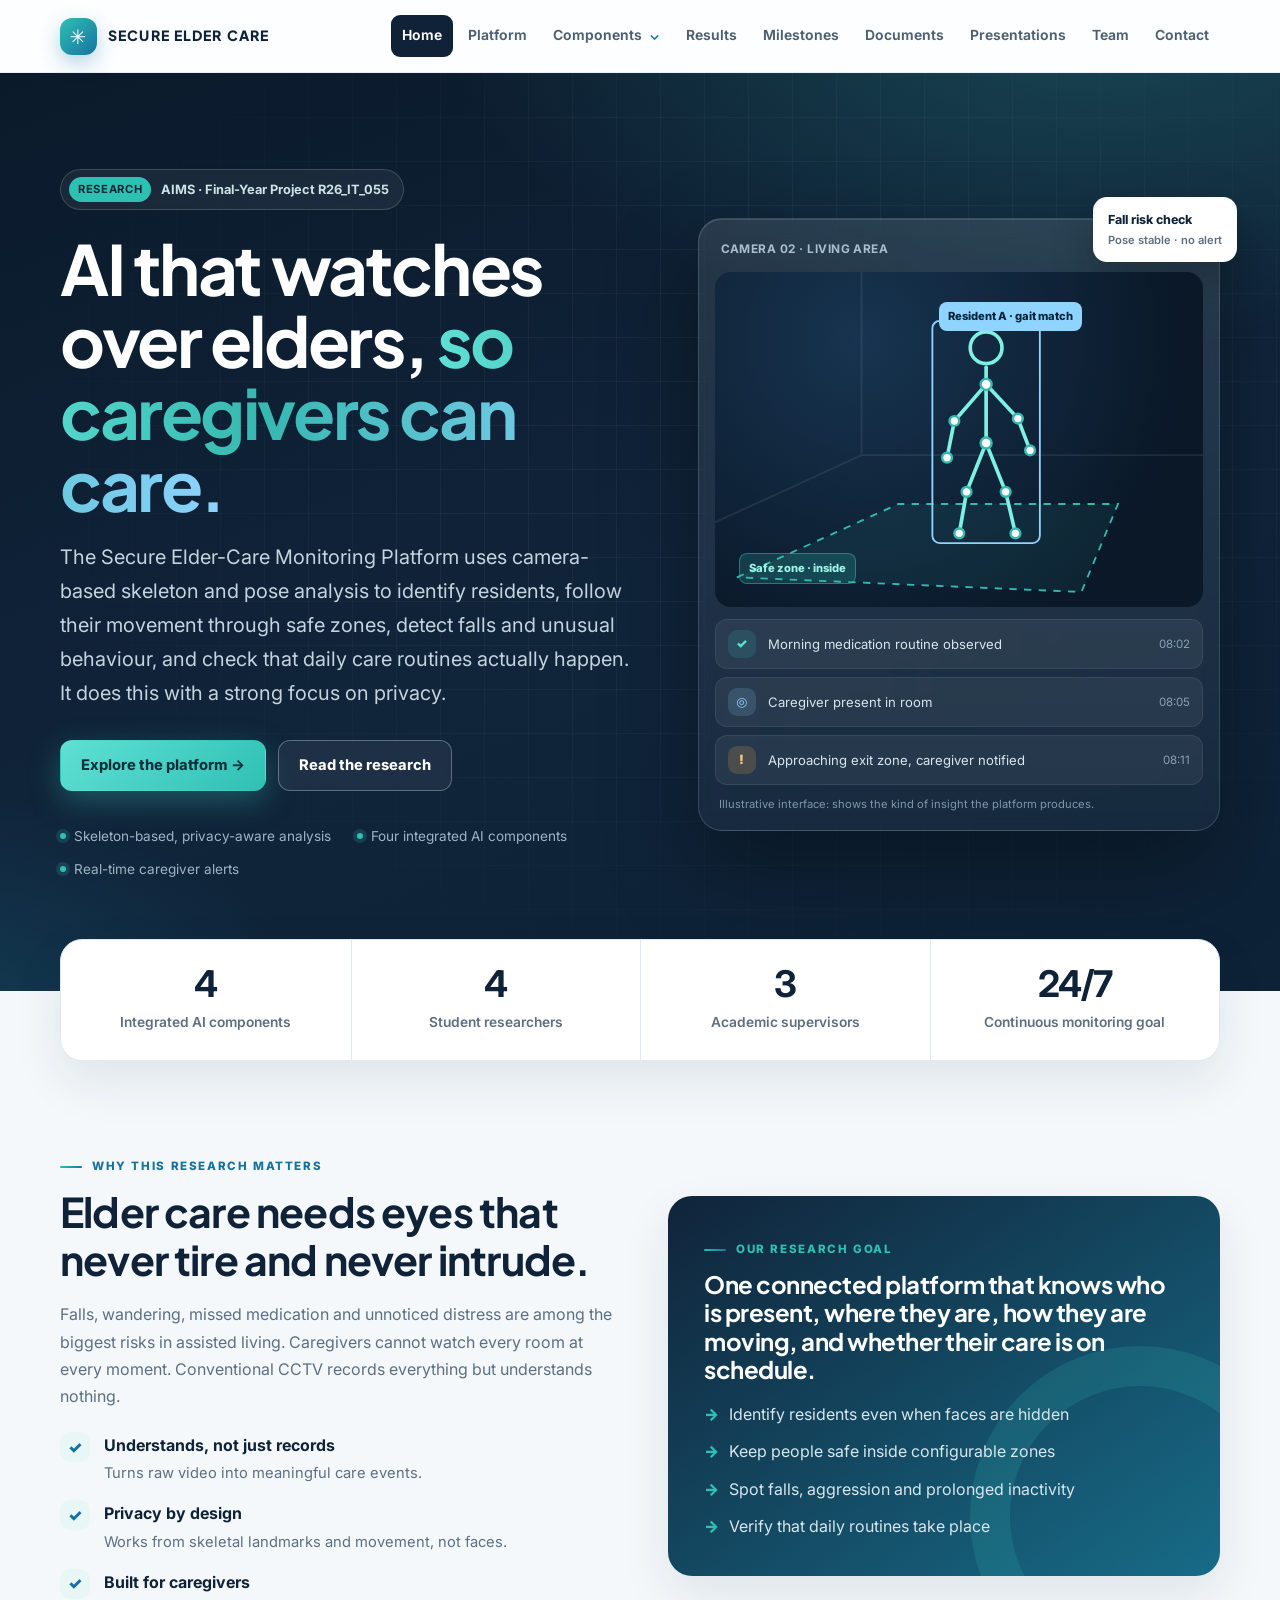
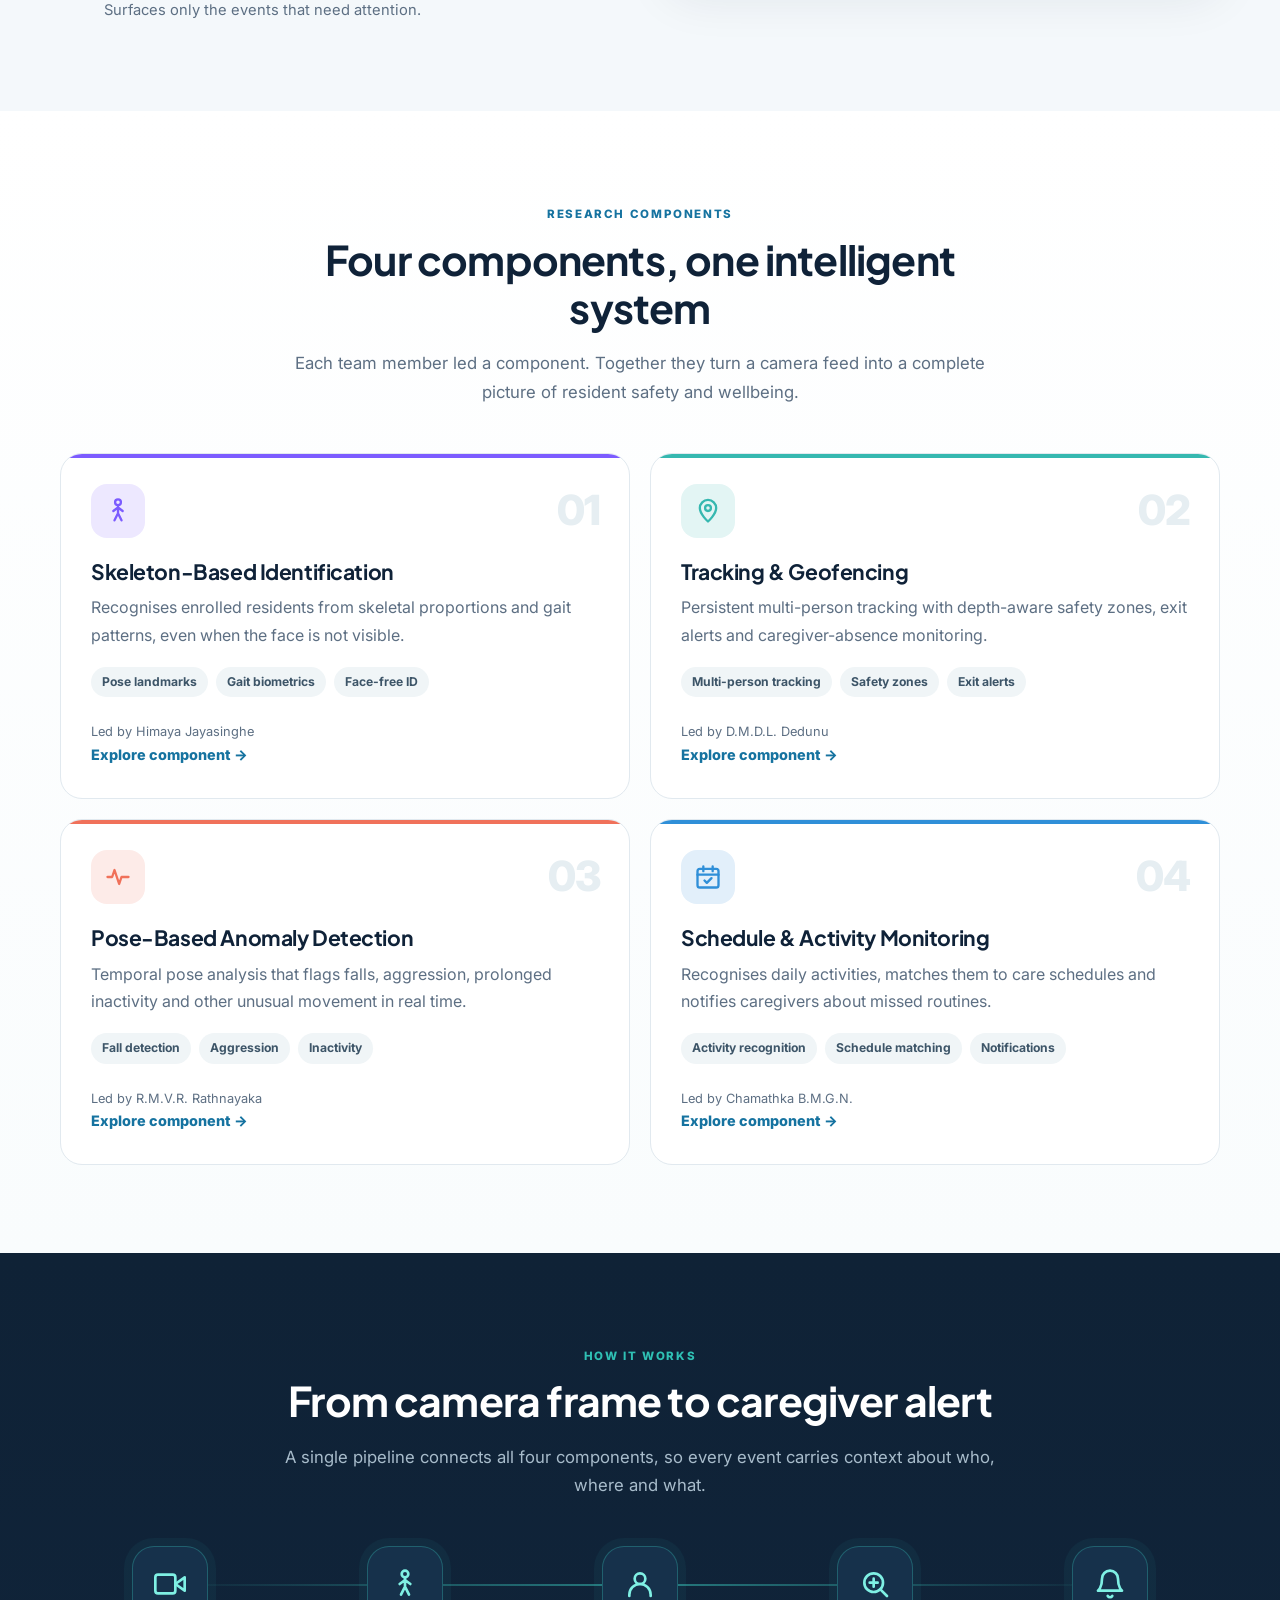
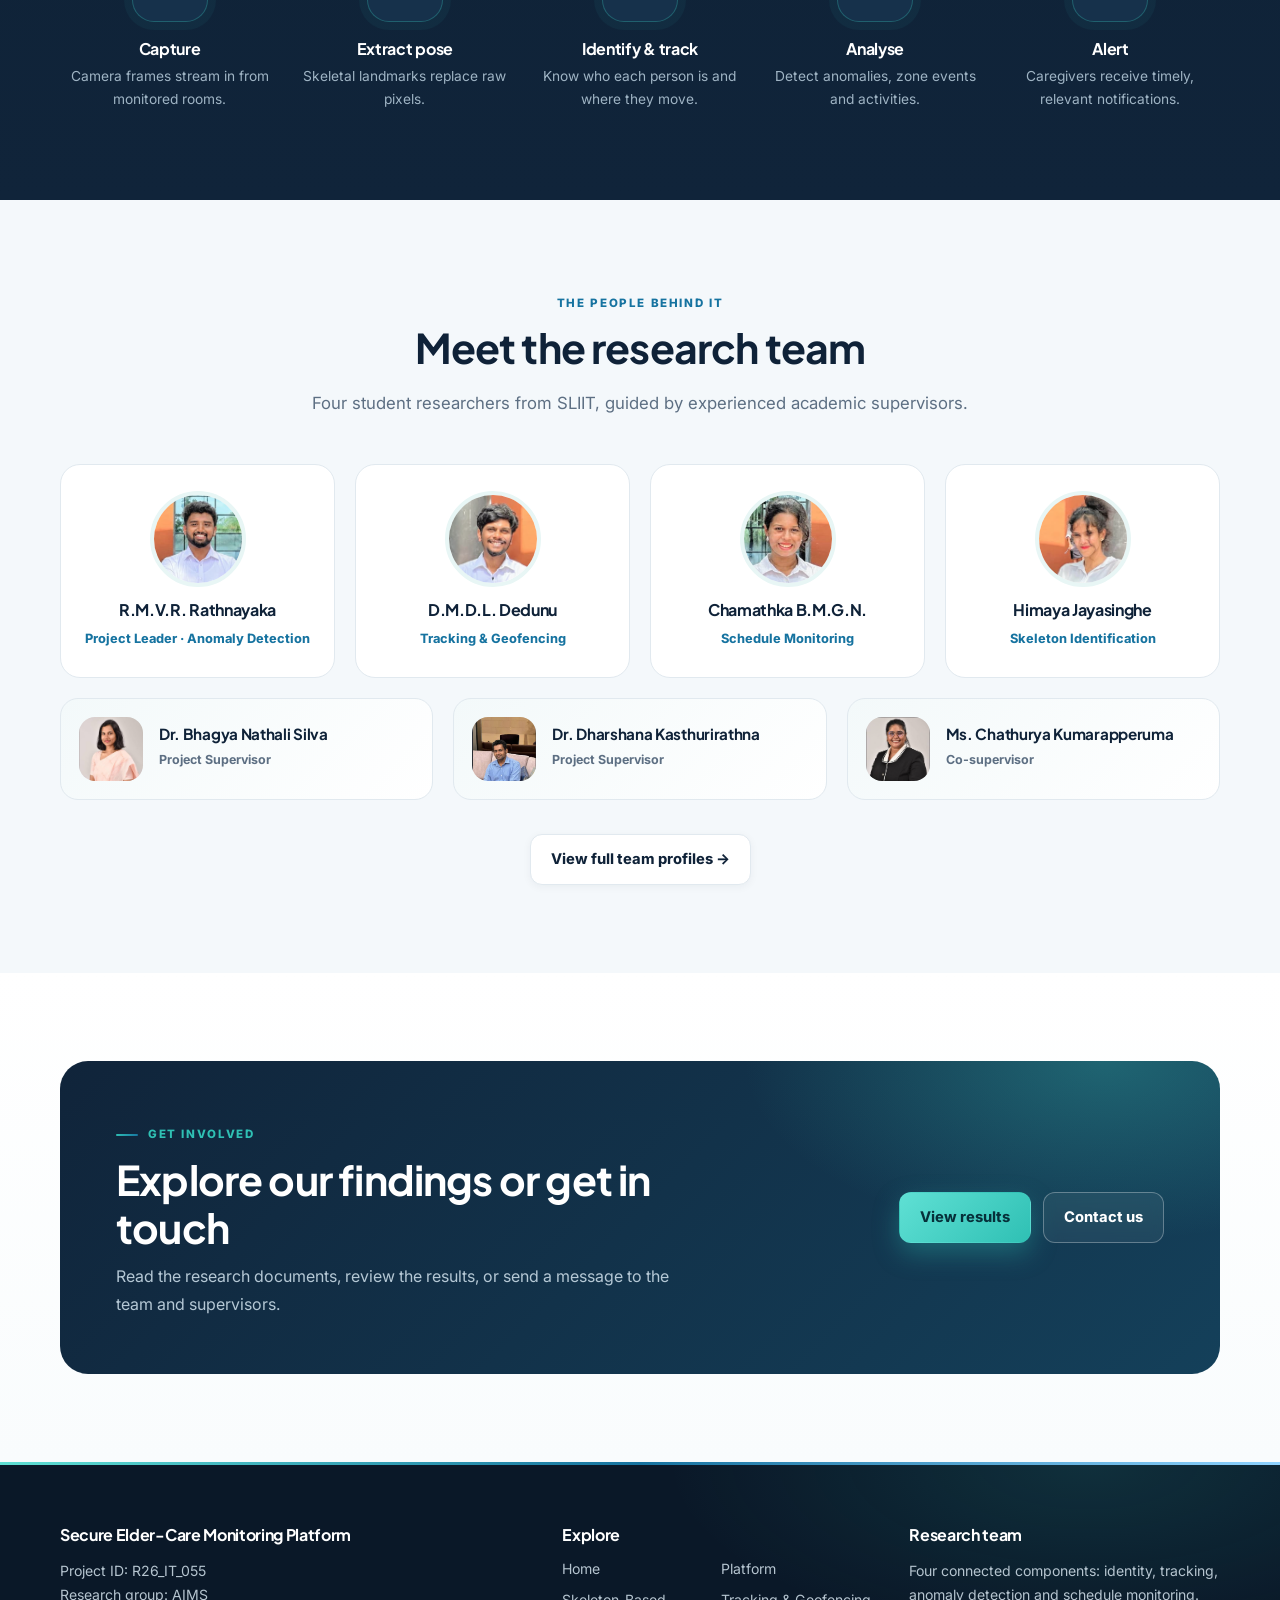
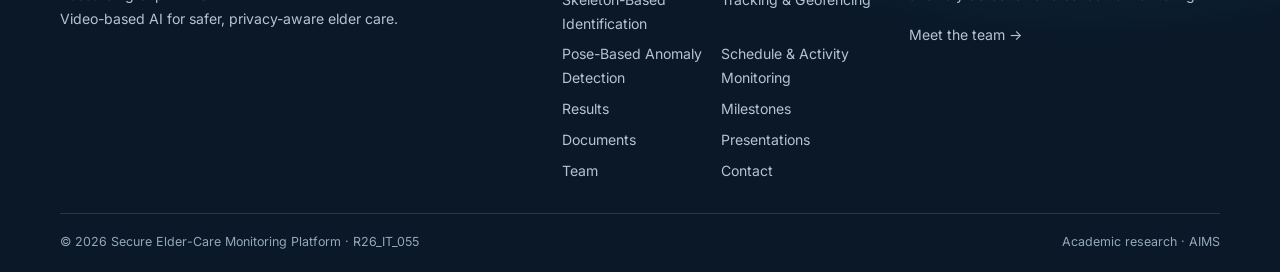
==== commit 6ceaebc3: "Enhance tracking-geofencing page with new theme and JavaScript functionality - Updated tracking-geof" ====
--- a/index.html
+++ b/index.html
@@ -1,4 +1,4 @@
-<!doctype html><html lang="en"><head><meta charset="utf-8"><meta name="viewport" content="width=device-width, initial-scale=1"><meta name="description" content="AIMS research project R26_IT_055 connects person identification, tracking and geofencing, pose anomaly detection and care schedule monitoring."><title>Secure Elder-Care Monitoring Platform | AI Research R26_IT_055</title><link rel="stylesheet" href="css/style.css"><link rel="stylesheet" href="css/home.css"></head><body><header class="site-header"><div class="container nav-wrap"><a class="brand" href="index.html"><span class="brand-mark" aria-hidden="true">✳</span><span>SECURE ELDER CARE</span></a><input class="menu-toggle" type="checkbox" id="menu-toggle"><label class="menu-label" for="menu-toggle" aria-label="Toggle navigation">☰</label><nav class="navbar" aria-label="Main navigation"><a href="index.html" aria-current="page">Home</a><a href="domain.html">Platform</a><details class="nav-dropdown"><summary>Components</summary><div class="dropdown-menu"><a href="skeleton-identification.html">Skeleton-Based Identification</a><a href="tracking-geofencing.html">Tracking & Geofencing</a><a href="anomaly-detection.html">Pose-Based Anomaly Detection</a><a href="schedule-monitoring.html">Schedule & Activity Monitoring</a></div></details><a href="results.html">Results</a><a href="milestones.html">Milestones</a><a href="documents.html">Documents</a><a href="presentations.html">Presentations</a><a href="about.html">Team</a><a href="contact.html">Contact</a></nav></div></header><main>
+<!doctype html><html lang="en"><head><meta charset="utf-8"><meta name="viewport" content="width=device-width, initial-scale=1"><meta name="description" content="AIMS research project R26_IT_055 connects person identification, tracking and geofencing, pose anomaly detection and care schedule monitoring."><title>Secure Elder-Care Monitoring Platform | AI Research R26_IT_055</title><link rel="preconnect" href="https://fonts.googleapis.com"><link rel="preconnect" href="https://fonts.gstatic.com" crossorigin><link rel="stylesheet" href="https://fonts.googleapis.com/css2?family=Inter:wght@400;500;600;700;800&family=Plus+Jakarta+Sans:wght@600;700;800&display=swap"><link rel="stylesheet" href="css/style.css"><link rel="stylesheet" href="css/theme.css"><link rel="stylesheet" href="css/home.css"></head><body><header class="site-header"><div class="container nav-wrap"><a class="brand" href="index.html"><span class="brand-mark" aria-hidden="true">✳</span><span>SECURE ELDER CARE</span></a><input class="menu-toggle" type="checkbox" id="menu-toggle"><label class="menu-label" for="menu-toggle" aria-label="Toggle navigation">☰</label><nav class="navbar" aria-label="Main navigation"><a href="index.html" aria-current="page">Home</a><a href="domain.html">Platform</a><details class="nav-dropdown"><summary>Components</summary><div class="dropdown-menu"><a href="skeleton-identification.html">Skeleton-Based Identification</a><a href="tracking-geofencing.html">Tracking & Geofencing</a><a href="anomaly-detection.html">Pose-Based Anomaly Detection</a><a href="schedule-monitoring.html">Schedule & Activity Monitoring</a></div></details><a href="results.html">Results</a><a href="milestones.html">Milestones</a><a href="documents.html">Documents</a><a href="presentations.html">Presentations</a><a href="about.html">Team</a><a href="contact.html">Contact</a></nav></div></header><main>
 <section class="h-hero"><div class="container h-hero-grid">
 <div class="h-reveal">
 <span class="h-pill"><b>Research</b> AIMS · Final-Year Project R26_IT_055</span>
@@ -106,13 +106,5 @@
 <div class="h-cta h-reveal"><div><div class="section-kicker" style="color:var(--teal)">Get involved</div><h2>Explore our findings or get in touch</h2><p>Read the research documents, review the results, or send a message to the team and supervisors.</p></div><div class="actions"><a class="btn btn-primary" href="results.html">View results</a><a class="btn btn-secondary" href="contact.html">Contact us</a></div></div>
 </div></section>
 </main>
-<footer class="footer"><div class="container"><div class="footer-grid"><div><h3>Secure Elder-Care Monitoring Platform</h3><p>Project ID: R26_IT_055<br>Research group: AIMS<br>Video-based AI for safer, privacy-aware elder care.</p></div><div><h3>Explore</h3><div class="footer-links"><a href="index.html">Home</a><a href="domain.html">Platform</a><a href="skeleton-identification.html">Skeleton-Based Identification</a><a href="tracking-geofencing.html">Tracking &amp; Geofencing</a><a href="anomaly-detection.html">Pose-Based Anomaly Detection</a><a href="schedule-monitoring.html">Schedule &amp; Activity Monitoring</a><a href="results.html">Results</a><a href="milestones.html">Milestones</a><a href="documents.html">Documents</a><a href="presentations.html">Presentations</a><a href="about.html">Team</a><a href="contact.html">Contact</a></div></div><div><h3>Research team</h3><p>Four connected components: identity, tracking, anomaly detection and schedule monitoring.</p><a href="about.html">Meet the team →</a></div></div><div class="footer-bottom"><span>© 2026 Secure Elder-Care Monitoring Platform · R26_IT_055</span><span>Academic research · AIMS</span></div></div></footer><script>
-(() => {
-    document.documentElement.classList.add('js');
-    const items = document.querySelectorAll('.h-reveal');
-    if (!('IntersectionObserver' in window) || matchMedia('(prefers-reduced-motion: reduce)').matches) { items.forEach(el => el.classList.add('is-visible')); return; }
-    const io = new IntersectionObserver(entries => entries.forEach(e => { if (e.isIntersecting) { e.target.classList.add('is-visible'); io.unobserve(e.target); } }), { threshold: 0.12 });
-    items.forEach(el => io.observe(el));
-})();
-</script>
+<footer class="footer"><div class="container"><div class="footer-grid"><div><h3>Secure Elder-Care Monitoring Platform</h3><p>Project ID: R26_IT_055<br>Research group: AIMS<br>Video-based AI for safer, privacy-aware elder care.</p></div><div><h3>Explore</h3><div class="footer-links"><a href="index.html">Home</a><a href="domain.html">Platform</a><a href="skeleton-identification.html">Skeleton-Based Identification</a><a href="tracking-geofencing.html">Tracking &amp; Geofencing</a><a href="anomaly-detection.html">Pose-Based Anomaly Detection</a><a href="schedule-monitoring.html">Schedule &amp; Activity Monitoring</a><a href="results.html">Results</a><a href="milestones.html">Milestones</a><a href="documents.html">Documents</a><a href="presentations.html">Presentations</a><a href="about.html">Team</a><a href="contact.html">Contact</a></div></div><div><h3>Research team</h3><p>Four connected components: identity, tracking, anomaly detection and schedule monitoring.</p><a href="about.html">Meet the team →</a></div></div><div class="footer-bottom"><span>© 2026 Secure Elder-Care Monitoring Platform · R26_IT_055</span><span>Academic research · AIMS</span></div></div></footer><script src="js/site.js" defer></script>
 </body></html>
--- a/css/theme.css
+++ b/css/theme.css
@@ -0,0 +1,111 @@
+/* Modern theme layer, loaded after style.css on every page */
+:root{--navy:#0f2238;--blue:#1673a0;--teal:#2fc0b4;--teal-2:#5fe0d4;--sky:#8fd3ff;--ink:#1d2f44;--muted:#5d6f83;--paper:#f4f8fb;--line:#e1e9ef;--pale:#e8f6f5;--radius:20px;--shadow:0 20px 50px rgba(15,34,56,.09);--font:Inter,"Segoe UI",system-ui,-apple-system,Arial,sans-serif;--display:"Plus Jakarta Sans",Inter,"Segoe UI",system-ui,sans-serif;--grad:linear-gradient(135deg,#2fc0b4,#1673a0)}
+body{background:var(--paper);-webkit-font-smoothing:antialiased}
+h1,h2,h3,h4{font-family:var(--display);letter-spacing:-.02em}
+::selection{background:rgba(47,192,180,.28)}
+
+/* Header */
+.site-header{background:rgba(255,255,255,.78);border-bottom:1px solid rgba(225,233,239,.7);backdrop-filter:saturate(180%) blur(16px);-webkit-backdrop-filter:saturate(180%) blur(16px);transition:box-shadow .3s,background .3s}
+.site-header.is-scrolled{background:rgba(255,255,255,.92);box-shadow:0 10px 30px rgba(15,34,56,.08)}
+.nav-wrap{min-height:72px}
+.brand{font-family:var(--display);letter-spacing:.08em}
+.brand-mark{background:var(--grad);color:#fff;box-shadow:0 8px 20px rgba(22,115,160,.3)}
+.navbar a,.nav-dropdown>summary{transition:background .2s,color .2s}
+.navbar a[aria-current=page]{background:var(--navy);color:#fff}
+.navbar a:hover{background:var(--pale);color:var(--navy)}
+.navbar a[aria-current=page]:hover{background:var(--navy);color:#fff}
+.dropdown-menu{border-radius:16px;padding:8px;box-shadow:0 24px 60px rgba(15,34,56,.16);animation:t-drop .18s ease-out}
+.dropdown-menu a[aria-current=page]{background:var(--pale);color:var(--navy)}
+
+/* Completion strip */
+.completion-strip{background:linear-gradient(90deg,#0f2238,#14405a);border:0;color:#bfe9e4;font-weight:650;letter-spacing:.01em}
+.completion-strip strong{color:#fff;display:inline-flex;align-items:center;gap:8px}
+.completion-strip strong:before{content:"";width:8px;height:8px;border-radius:50%;background:var(--teal-2);box-shadow:0 0 0 4px rgba(95,224,212,.2)}
+
+/* Page hero banner (inner pages) */
+.page-hero{position:relative;overflow:hidden;padding:84px 0 92px;background:radial-gradient(900px 480px at 88% -20%,rgba(47,192,180,.32),transparent 60%),radial-gradient(700px 420px at -8% 120%,rgba(22,115,160,.5),transparent 60%),linear-gradient(160deg,#0a1828,#0f2238 55%,#0c2135);color:#c9d8e3}
+.page-hero:before{content:"";position:absolute;inset:0;background-image:linear-gradient(rgba(255,255,255,.045) 1px,transparent 1px),linear-gradient(90deg,rgba(255,255,255,.045) 1px,transparent 1px);background-size:44px 44px;mask-image:radial-gradient(ellipse at 70% 30%,#000 25%,transparent 75%);-webkit-mask-image:radial-gradient(ellipse at 70% 30%,#000 25%,transparent 75%)}
+.page-hero:after{content:"";position:absolute;width:420px;height:420px;right:-120px;bottom:-240px;border-radius:50%;border:1px solid rgba(95,224,212,.2);box-shadow:0 0 0 50px rgba(95,224,212,.04),0 0 0 100px rgba(95,224,212,.025)}
+.page-hero .container{position:relative;z-index:1}
+.page-hero h1{font-size:clamp(2.3rem,4.6vw,3.8rem);line-height:1.06;margin:18px 0 16px;background:linear-gradient(90deg,#fff 30%,#bdf3ec);-webkit-background-clip:text;background-clip:text;color:transparent}
+.page-hero p{font-size:1.08rem;color:#b9cad7}
+.page-hero .eyebrow{display:flex;width:fit-content;margin-top:18px;padding:6px 13px;border:1px solid rgba(255,255,255,.16);border-radius:99px;background:rgba(255,255,255,.06);color:var(--teal-2);letter-spacing:.12em}
+.crumb{display:inline-flex;gap:6px;font-size:.8rem;color:#8ea6b8}
+.crumb a{color:#bfe9e4}
+
+/* Sections */
+.section{padding:88px 0}
+.section-alt{background:linear-gradient(180deg,#fff,#f9fcfd)}
+.section-head h2,.section h2{font-size:clamp(1.85rem,3.2vw,2.6rem)}
+.section-kicker{display:inline-flex;align-items:center;gap:10px;color:var(--blue);letter-spacing:.14em}
+.section-kicker:before{content:"";width:22px;height:2px;border-radius:2px;background:var(--grad)}
+.h-head .section-kicker:before,.center .section-kicker:before{display:none}
+
+/* Cards */
+.card{border:1px solid var(--line);border-radius:var(--radius);padding:28px;box-shadow:0 1px 2px rgba(15,34,56,.04),0 10px 30px rgba(15,34,56,.04);transition:transform .3s ease,box-shadow .3s ease,border-color .3s ease}
+.card:hover{transform:translateY(-5px);border-color:#c7e7e4;box-shadow:0 26px 60px rgba(15,34,56,.11)}
+.card-icon{width:50px;height:50px;border-radius:15px;background:var(--grad);color:#fff;box-shadow:0 10px 22px rgba(22,115,160,.25);font-family:var(--display)}
+.card-link,.inline-link{display:inline-flex;align-items:center;gap:6px;font-weight:800;color:var(--blue);transition:gap .2s,color .2s}
+.card-link:hover,.inline-link:hover{gap:10px;color:var(--navy);text-decoration:none}
+.callout{background:radial-gradient(400px 220px at 100% 0%,rgba(47,192,180,.35),transparent 60%),linear-gradient(145deg,#0f2238,#14405a);border-radius:22px;padding:32px;box-shadow:var(--shadow)}
+.metric{font-family:var(--display);font-size:2.4rem;background:var(--grad);-webkit-background-clip:text;background-clip:text;color:transparent}
+.notice{border-radius:14px}
+.tech-note{border-radius:0 14px 14px 0;background:linear-gradient(90deg,#eef9f8,#f7fbfc)}
+
+/* Buttons */
+.btn{border-radius:12px;padding:12px 20px;transition:transform .2s,box-shadow .2s,background .2s,border-color .2s}
+.btn-primary{background:linear-gradient(135deg,#5fe0d4,#2fc0b4);color:#06303a;box-shadow:0 10px 26px rgba(47,192,180,.35)}
+.btn-primary:hover{box-shadow:0 16px 34px rgba(47,192,180,.45)}
+.btn-secondary{background:rgba(255,255,255,.06);border-color:rgba(255,255,255,.3);backdrop-filter:blur(6px)}
+.btn-secondary:hover{background:rgba(255,255,255,.14)}
+.btn-light{box-shadow:0 2px 8px rgba(15,34,56,.05)}
+.btn-light:hover{border-color:var(--teal);color:var(--blue);box-shadow:0 10px 24px rgba(15,34,56,.09)}
+
+/* Tags, status, chips */
+.tag{background:linear-gradient(135deg,#eaf7f6,#eef5fb);border:1px solid #d6ebee;color:#1f5670}
+.status{padding:6px 12px;border:1px solid currentColor;border-color:color-mix(in srgb,currentColor 22%,transparent)}
+.model-flow span,.subpipeline span{border-radius:10px;background:#fff;border:1px solid #d6ebee;box-shadow:0 2px 6px rgba(15,34,56,.04)}
+
+/* Steps, timeline, architecture */
+.step{border-radius:16px;box-shadow:0 6px 18px rgba(15,34,56,.05);transition:transform .25s,border-color .25s}
+.step:hover{transform:translateY(-3px);border-color:var(--teal)}
+.timeline-line:after{background:var(--grad);border-color:#d9f3f0;width:14px;height:14px}
+.timeline-line:before{background:linear-gradient(180deg,var(--teal),var(--line))}
+.timeline-content{border-radius:18px;padding:20px 24px;box-shadow:0 6px 20px rgba(15,34,56,.05);transition:transform .25s,box-shadow .25s}
+.timeline-content:hover{transform:translateX(4px);box-shadow:0 16px 40px rgba(15,34,56,.09)}
+.arch-block{border-radius:16px;border-left:0;position:relative;overflow:hidden;padding-left:24px}
+.arch-block:before{content:"";position:absolute;left:0;top:0;bottom:0;width:5px;background:var(--grad)}
+
+/* Tables */
+.table-wrap{border-radius:18px;box-shadow:0 10px 30px rgba(15,34,56,.05)}
+.table-wrap table{width:100%;border-collapse:collapse}
+.table-wrap th{background:#f2f8fa;color:var(--navy);font-family:var(--display);font-size:.85rem;text-align:left}
+.table-wrap th,.table-wrap td{padding:13px 16px;border-bottom:1px solid var(--line)}
+.table-wrap tr:last-child td{border-bottom:0}
+.table-wrap tbody tr:hover{background:#f8fcfc}
+
+/* Team */
+.team-card .avatar-img,.supervisor-photo{border-radius:22px;border:3px solid #fff;box-shadow:0 0 0 2px #d6ebee,0 12px 26px rgba(15,34,56,.12)}
+.role{display:inline-block;padding:4px 10px;border-radius:99px;background:var(--pale);color:#13627f;font-size:.76rem}
+.researcher-badge{border-radius:16px}
+
+/* Forms */
+.field input,.field textarea,.assessment-picker select{border-radius:12px;border-color:#d3dee6;transition:border-color .2s,box-shadow .2s}
+.field input:focus,.field textarea:focus,.assessment-picker select:focus{outline:0;border-color:var(--teal);box-shadow:0 0 0 4px rgba(47,192,180,.18)}
+.contact-form-card{padding:34px}
+
+/* Footer */
+.footer{position:relative;background:radial-gradient(700px 300px at 85% 0%,rgba(47,192,180,.14),transparent 60%),#0a1828;padding-top:64px}
+.footer:before{content:"";position:absolute;inset:0 0 auto;height:3px;background:linear-gradient(90deg,#5fe0d4,#1673a0,#8fd3ff)}
+.footer h3{font-family:var(--display)}
+.footer a{transition:color .2s}
+.footer a:hover{color:var(--teal-2);text-decoration:none}
+
+/* Scroll reveal */
+.js .reveal{opacity:0;transform:translateY(24px);transition:opacity .7s ease,transform .7s ease}
+.js .reveal.is-visible{opacity:1;transform:none}
+
+@keyframes t-drop{from{opacity:0;transform:translateY(-6px)}}
+@media(prefers-reduced-motion:reduce){.js .reveal{opacity:1;transform:none;transition:none}.card,.step,.timeline-content,.btn{transition:none}.card:hover,.step:hover,.timeline-content:hover{transform:none}}
+@media(max-width:1050px){.navbar a[aria-current=page]{background:var(--pale);color:var(--navy)}}
+@media(max-width:700px){.page-hero{padding:60px 0 66px}.section{padding:64px 0}.card{padding:22px}.contact-form-card{padding:22px}}
